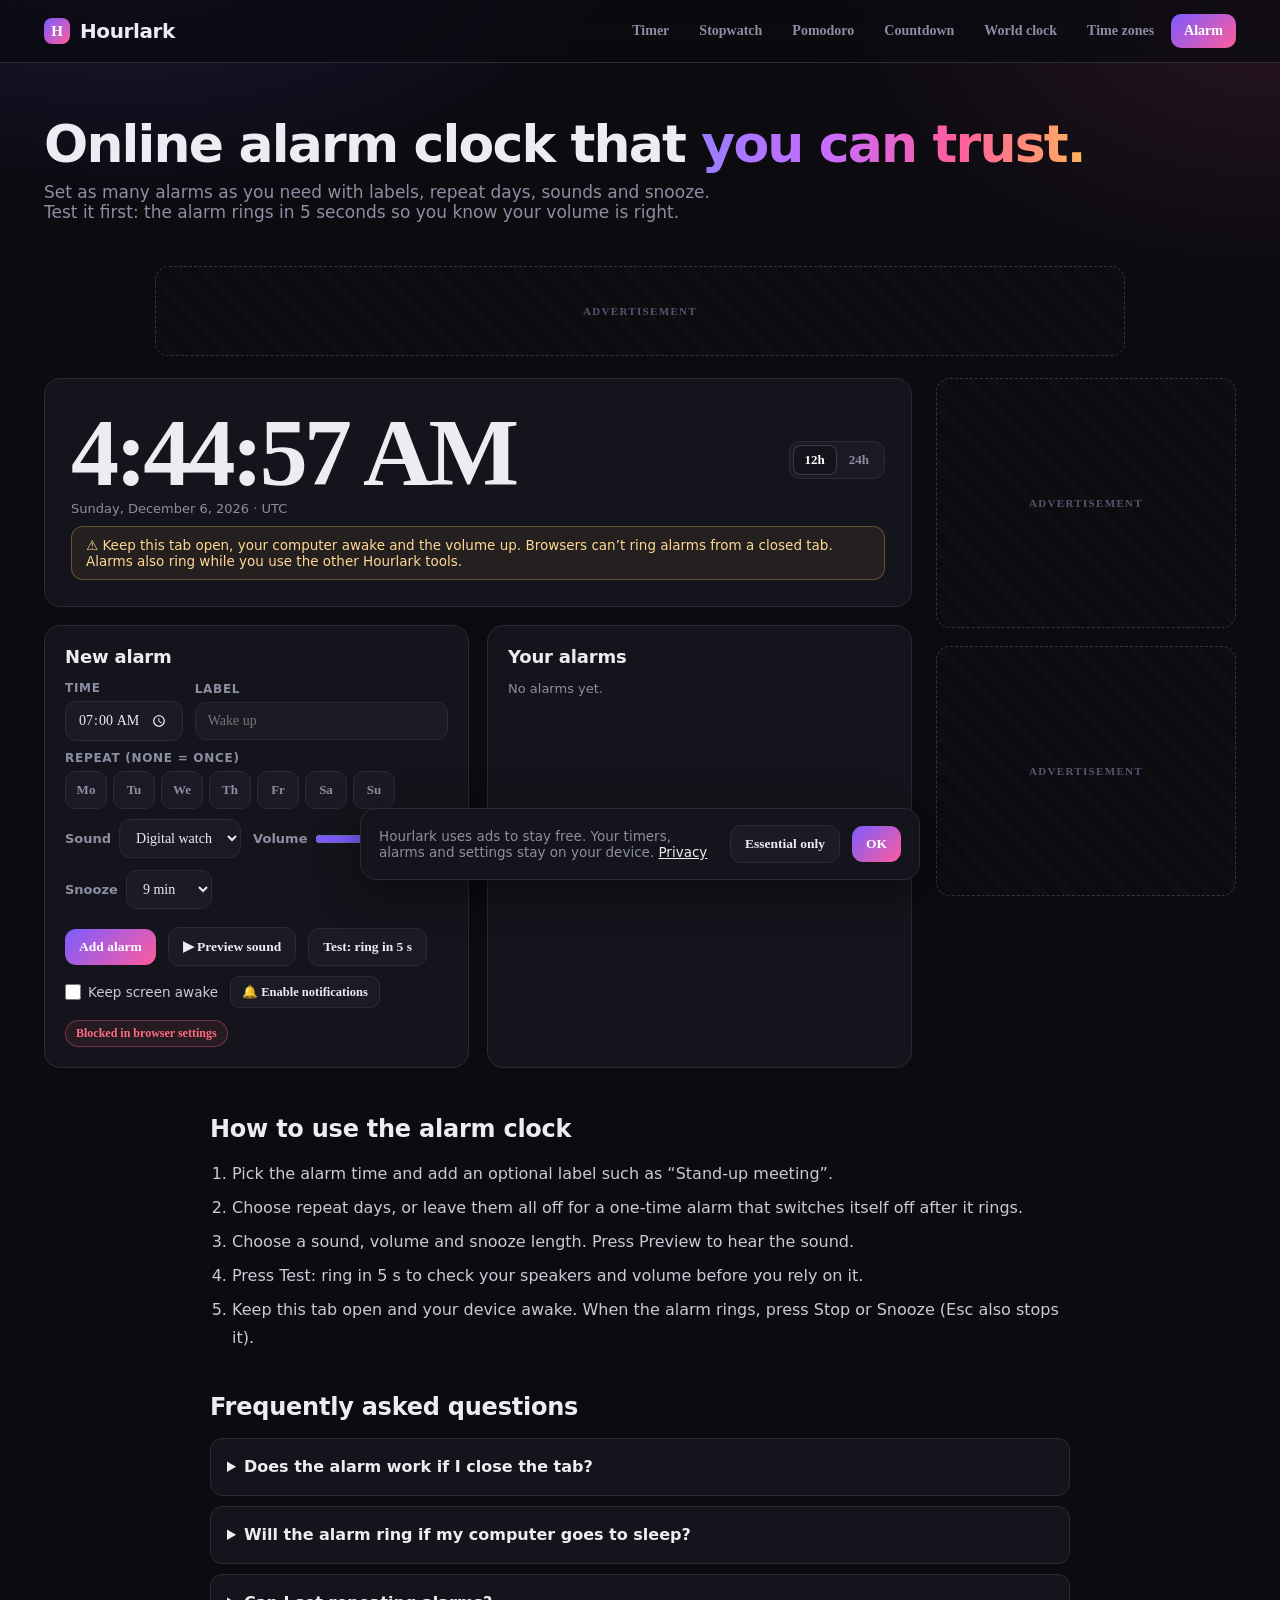
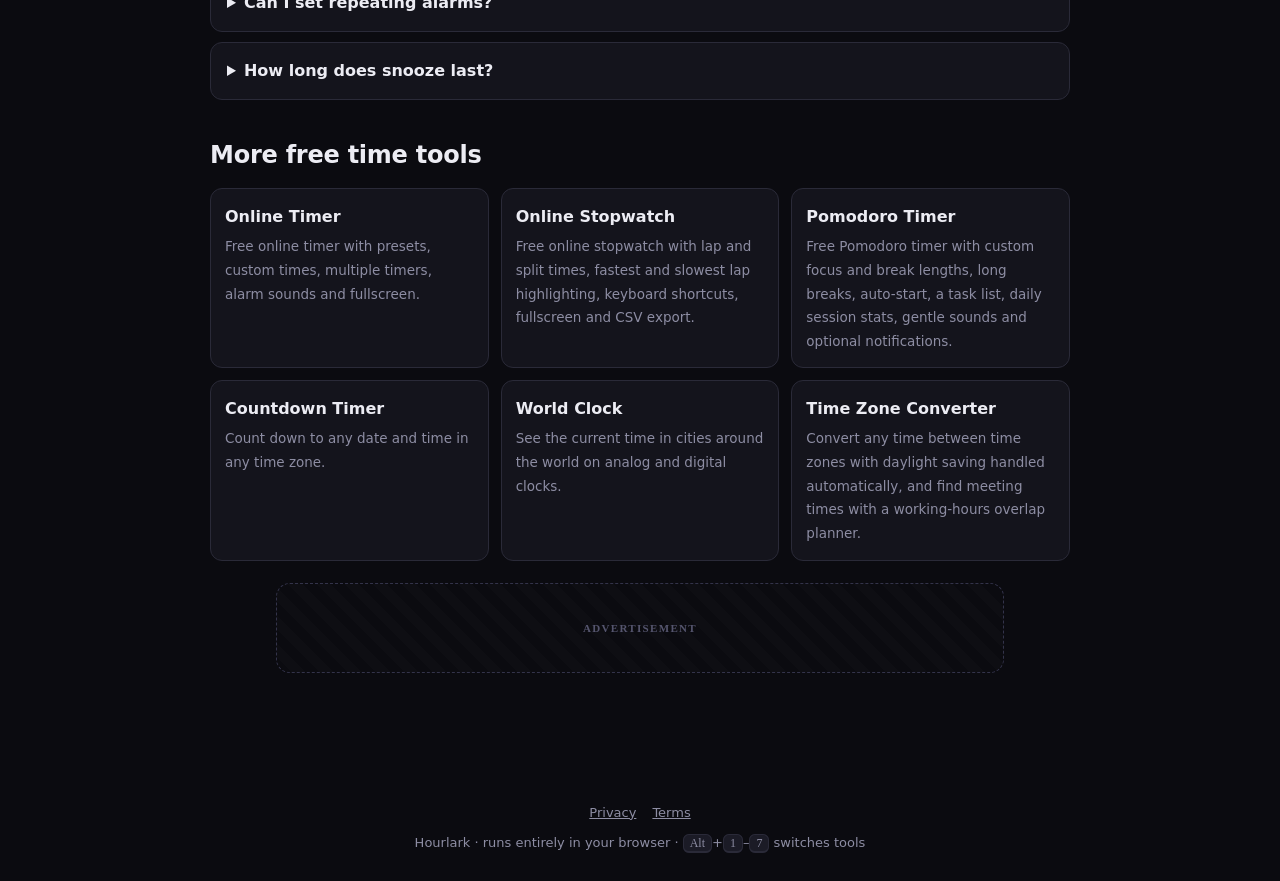
==== alarm-clock/index.html @ e030983c "Initial commit: static site ready for GitHub Pages" ====
<!DOCTYPE html>
<html lang="en">
<head>
<meta charset="UTF-8">
<meta http-equiv="Content-Security-Policy" content="default-src 'self'; script-src 'self'; style-src 'self' https://fonts.googleapis.com; font-src https://fonts.gstatic.com; img-src 'self' data: blob:; connect-src 'self'; media-src 'self' blob:; object-src 'none'; base-uri 'self'; form-action 'none'; upgrade-insecure-requests">
<meta name="referrer" content="strict-origin-when-cross-origin">
<meta name="viewport" content="width=device-width, initial-scale=1.0">
<title>Online Alarm Clock: Free Alarm with Sounds &amp; Snooze | Hourlark</title>
<meta name="description" content="Free online alarm clock with multiple labelled alarms, repeat days, six built-in sounds, volume, snooze and a 5-second test so you know it will ring.">
<meta name="theme-color" content="#0b0b10">
<link rel="canonical" href="https://cinch2108.github.io/hourlark/alarm-clock/">
<link rel="icon" href="data:image/svg+xml,%3Csvg xmlns='http://www.w3.org/2000/svg' viewBox='0 0 32 32'%3E%3Cdefs%3E%3ClinearGradient id='g' x1='0' y1='0' x2='1' y2='1'%3E%3Cstop offset='0' stop-color='%237c5cff'/%3E%3Cstop offset='1' stop-color='%23ff5c9d'/%3E%3C/linearGradient%3E%3C/defs%3E%3Crect width='32' height='32' rx='9' fill='url(%23g)'/%3E%3Ccircle cx='16' cy='16' r='9' fill='none' stroke='%23fff' stroke-width='2.6'/%3E%3Cpath d='M16 10.5V16l3.6 2.4' fill='none' stroke='%23fff' stroke-width='2.6' stroke-linecap='round'/%3E%3C/svg%3E">
<meta property="og:type" content="website">
<meta property="og:site_name" content="Hourlark">
<meta property="og:title" content="Online Alarm Clock: Free Alarm with Sounds &amp; Snooze | Hourlark">
<meta property="og:description" content="Free online alarm clock with multiple labelled alarms, repeat days, six built-in sounds, volume, snooze and a 5-second test so you know it will ring.">
<meta property="og:url" content="https://cinch2108.github.io/hourlark/alarm-clock/">
<meta name="twitter:card" content="summary_large_image">
<meta name="twitter:title" content="Online Alarm Clock: Free Alarm with Sounds &amp; Snooze | Hourlark">
<meta name="twitter:description" content="Free online alarm clock with multiple labelled alarms, repeat days, six built-in sounds, volume, snooze and a 5-second test so you know it will ring.">
<script type="application/ld+json">{"@context":"https://schema.org","@type":"WebApplication","name":"Hourlark","applicationCategory":"UtilitiesApplication","operatingSystem":"Any","browserRequirements":"Requires JavaScript","offers":{"@type":"Offer","price":"0","priceCurrency":"USD"},"description":"Free online timer, stopwatch, Pomodoro timer, countdown to any date, world clock, time zone converter with meeting planner, and alarm clock."}</script>
<link rel="preconnect" href="https://fonts.googleapis.com">
<link rel="preconnect" href="https://fonts.gstatic.com" crossorigin>
<link href="https://fonts.googleapis.com/css2?family=Inter:wght@400;500;600;700;800&family=JetBrains+Mono:wght@400;500;600;700&display=swap" rel="stylesheet">
<link rel="stylesheet" href="../styles.css">
<script type="application/ld+json">{"@context": "https://schema.org", "@type": "FAQPage", "mainEntity": [{"@type": "Question", "name": "Does the alarm work if I close the tab?", "acceptedAnswer": {"@type": "Answer", "text": "No. A web page can only ring while it is open. Keep the Hourlark tab open (it can be in the background), keep your device plugged in and awake, and make sure the volume is up and not muted."}}, {"@type": "Question", "name": "Will the alarm ring if my computer goes to sleep?", "acceptedAnswer": {"@type": "Answer", "text": "Not while it is asleep. Browsers stop running pages when a device sleeps. If your device wakes up after the alarm time, Hourlark rings straight away and marks it as late. For important wake-ups, also set an alarm on your phone."}}, {"@type": "Question", "name": "Can I set repeating alarms?", "acceptedAnswer": {"@type": "Answer", "text": "Yes. Pick the days of the week for each alarm, for example weekdays only. One-time alarms switch off automatically after they ring."}}, {"@type": "Question", "name": "How long does snooze last?", "acceptedAnswer": {"@type": "Answer", "text": "You can choose 5, 9, 10 or 15 minutes for each alarm. Press Snooze when it rings and it will ring again after that time."}}]}</script>
<script type="application/ld+json">{"@context": "https://schema.org", "@type": "BreadcrumbList", "itemListElement": [{"@type": "ListItem", "position": 1, "name": "Hourlark", "item": "https://cinch2108.github.io/hourlark/"}, {"@type": "ListItem", "position": 2, "name": "Alarm Clock", "item": "https://cinch2108.github.io/hourlark/alarm-clock/"}]}</script>
</head>
<body data-view="alarm" data-page="alarm">
<a class="skip" href="#main">Skip to tool</a>
<header><div class="nav">
  <a class="logo" href="../" aria-label="Hourlark home"><i></i>Hourlark</a>
  <nav class="tabs" id="tabs" aria-label="Tools"><a class="tab" data-p="timer" data-v="timer" data-name="Online Timer" href="../" title="Online Timer (Alt+1)">Timer</a><a class="tab" data-p="stopwatch" data-v="stopwatch" data-name="Online Stopwatch" href="../stopwatch/" title="Online Stopwatch (Alt+2)">Stopwatch</a><a class="tab" data-p="pomodoro" data-v="pomodoro" data-name="Pomodoro Timer" href="../pomodoro-timer/" title="Pomodoro Timer (Alt+3)">Pomodoro</a><a class="tab" data-p="countdown" data-v="countdown" data-name="Countdown Timer" href="../countdown/" title="Countdown Timer (Alt+4)">Countdown</a><a class="tab" data-p="worldclock" data-v="worldclock" data-name="World Clock" href="../world-clock/" title="World Clock (Alt+5)">World clock</a><a class="tab" data-p="converter" data-v="converter" data-name="Time Zone Converter" href="../time-zone-converter/" title="Time Zone Converter (Alt+6)">Time zones</a><a class="tab active" data-p="alarm" data-v="alarm" data-name="Alarm Clock" href="../alarm-clock/" aria-current="page" title="Alarm Clock (Alt+7)">Alarm</a></nav>
</div></header>

<main id="main">
<section class="hero">
  <h1>Online alarm clock that <span>you can trust.</span></h1>
  <p>Set as many alarms as you need with labels, repeat days, sounds and snooze. Test it first: the alarm rings in 5 seconds so you know your volume is right.</p>
  <div id="resume" class="resume" hidden></div>
</section>
<!-- AD SLOT: top leaderboard 970x90 (responsive). Paste ad unit inside. -->
<div class="ad ad-leader" id="ad-top" data-ad-slot="top" aria-label="Advertisement"></div>
<div class="layout"><div class="content">

<!-- TIMER -->
<section class="view" id="v-timer" aria-label="Online timer">
  <div class="card">
    <div class="row between"><h2 class="m0">Set a timer</h2><span class="hint">Runs on timestamps, so it stays exact in background tabs.</span></div>
    <div class="chipbar mt2" id="tm-presets" role="group" aria-label="Quick presets">
      <button class="btn" data-act="tm-preset" data-ms="30000">30 sec</button><button class="btn" data-act="tm-preset" data-ms="60000">1 min</button><button class="btn" data-act="tm-preset" data-ms="120000">2 min</button><button class="btn" data-act="tm-preset" data-ms="180000">3 min</button><button class="btn" data-act="tm-preset" data-ms="300000">5 min</button><button class="btn" data-act="tm-preset" data-ms="600000">10 min</button><button class="btn" data-act="tm-preset" data-ms="900000">15 min</button><button class="btn" data-act="tm-preset" data-ms="1200000">20 min</button><button class="btn" data-act="tm-preset" data-ms="1800000">30 min</button><button class="btn" data-act="tm-preset" data-ms="2700000">45 min</button><button class="btn" data-act="tm-preset" data-ms="3600000">1 hour</button><button class="btn" data-act="tm-preset" data-ms="5400000">90 min</button>
    </div>
    <div class="row mt timeset">
      <label class="unit"><input type="number" id="tm-h" min="0" max="99" value="0" inputmode="numeric" aria-label="Hours"><span>h</span></label>
      <label class="unit"><input type="number" id="tm-m" min="0" max="59" value="5" inputmode="numeric" aria-label="Minutes"><span>m</span></label>
      <label class="unit"><input type="number" id="tm-s" min="0" max="59" value="0" inputmode="numeric" aria-label="Seconds"><span>s</span></label>
      <input type="text" id="tm-label" maxlength="40" placeholder="Label (optional)" aria-label="Timer label" autocomplete="off">
      <button class="btn primary" data-act="tm-add" id="tm-add">Start timer</button>
    </div>
    <div class="row mt2"><input type="text" id="tm-quick" maxlength="40" placeholder="Or type: 7m, 1h 30m, 90s, 2:30…" aria-label="Type a duration" autocomplete="off" class="grow"><span class="hint">Press <kbd>Enter</kbd> to start. Up to 12 timers at once.</span></div>
  </div>
  <div class="timers mt" id="tm-list" aria-live="off"></div>
  <div class="card mt">
    <h2>Sound &amp; alerts</h2>
    <div class="row">
      <label class="lbl-inline">Sound <select id="tm-sound" data-sound-select></select></label>
      <label class="lbl-inline">Volume <input type="range" id="tm-vol" min="0" max="100" value="70" aria-label="Volume"></label>
      <button class="btn sm" data-act="test-sound" data-sel="tm-sound" data-vol="tm-vol">▶ Test</button>
      <label class="check"><input type="checkbox" id="tm-loop" checked> Ring until stopped (max 1 min)</label>
    </div>
    <div class="row mt2">
      <label class="check"><input type="checkbox" data-wake> Keep screen awake</label>
      <button class="btn sm" data-act="notify">🔔 Enable notifications</button><span class="pill" data-notify-status>Notifications off</span>
      <span class="hint">Keys: <kbd>Space</kbd> start/pause · <kbd>R</kbd> reset · <kbd>F</kbd> fullscreen (first timer)</span>
    </div>
  </div>
</section>

<!-- STOPWATCH -->
<section class="view" id="v-stopwatch" aria-label="Stopwatch">
  <div class="card bigcard" id="sw-card">
    <div class="sw-disp mono" id="sw-disp" aria-live="off">00:00.00</div>
    <div class="sw-sub mono" id="sw-lapnow">Lap 1 · 00:00.00</div>
    <div class="row center mt">
      <button class="btn primary big" data-act="sw-toggle" id="sw-toggle">Start</button>
      <button class="btn big" data-act="sw-lap" id="sw-lap" disabled>Lap</button>
      <button class="btn big" data-act="sw-reset" id="sw-reset">Reset</button>
      <button class="btn big" data-act="fs" data-target="sw-card" title="Fullscreen (F)">⛶</button>
    </div>
    <p class="hint center mt2">Keys: <kbd>Space</kbd> start/stop · <kbd>L</kbd> lap · <kbd>R</kbd> reset · <kbd>F</kbd> fullscreen</p>
  </div>
  <div class="card mt">
    <div class="row between"><h2 class="m0">Laps</h2><div class="row tight"><button class="btn sm" data-act="sw-copy">Copy</button><button class="btn sm" data-act="sw-csv">⬇ Export CSV</button></div></div>
    <div class="stats4 mt2"><div class="stat"><b id="sw-n">0</b><span>Laps</span></div><div class="stat"><b id="sw-fast" class="fast">–</b><span>Fastest</span></div><div class="stat"><b id="sw-slow" class="slow">–</b><span>Slowest</span></div><div class="stat"><b id="sw-avg">–</b><span>Average</span></div></div>
    <div class="tablewrap mt2"><table class="laps"><thead><tr><th>Lap</th><th>Lap time</th><th>Split</th><th>vs average</th></tr></thead><tbody id="sw-laps"></tbody></table></div>
    <p class="hint mt2" id="sw-empty">Press Lap (or <kbd>L</kbd>) while running to record splits. The fastest lap is green, the slowest red.</p>
  </div>
</section>

<!-- POMODORO -->
<section class="view" id="v-pomodoro" aria-label="Pomodoro timer">
  <div class="split">
    <div class="card bigcard" id="po-card">
      <div class="seg" id="po-phase" role="group" aria-label="Session type"><button class="on" data-ph="work">Focus</button><button data-ph="short">Short break</button><button data-ph="long">Long break</button></div>
      <div class="ring"><svg viewBox="0 0 220 220" aria-hidden="true"><defs><linearGradient id="po-g" x1="0" y1="0" x2="1" y2="1"><stop offset="0" stop-color="#7c5cff"/><stop offset="1" stop-color="#ff5c9d"/></linearGradient></defs><circle class="ring-bg" cx="110" cy="110" r="100"/><circle class="ring-fg" id="po-arc" cx="110" cy="110" r="100"/></svg>
        <div class="ring-in"><div class="mono po-time" id="po-time">25:00</div><div class="hint" id="po-label">Focus · session 1 of 4</div></div></div>
      <div class="row center">
        <button class="btn primary big" data-act="po-toggle" id="po-toggle">Start</button>
        <button class="btn big" data-act="po-reset">Reset</button>
        <button class="btn big" data-act="po-skip">Skip ⏭</button>
        <button class="btn big" data-act="fs" data-target="po-card" title="Fullscreen">⛶</button>
      </div>
      <p class="hint center mt2" id="po-task-now">Pick a task on the right to track sessions per task.</p>
    </div>
    <div class="card">
      <h2>Today</h2>
      <div class="stats"><div class="stat hero-stat"><b id="po-today">0</b><span>Focus sessions</span></div><div class="stat"><b id="po-mins">0</b><span>Focus minutes</span></div></div>
      <div class="week mt2" id="po-week" aria-label="Last 7 days"></div>
      <h2 class="mt">Tasks</h2>
      <div class="row tight"><input type="text" id="po-task-in" maxlength="120" placeholder="What are you working on?" aria-label="New task" class="grow" autocomplete="off"><button class="btn" data-act="po-task-add">Add</button></div>
      <ul class="tasks mt2" id="po-tasks"></ul>
    </div>
  </div>
  <div class="card mt">
    <h2>Settings</h2>
    <div class="setgrid">
      <label><span class="lbl">Focus (min)</span><input type="number" id="po-work" min="1" max="180" value="25"></label>
      <label><span class="lbl">Short break</span><input type="number" id="po-short" min="1" max="60" value="5"></label>
      <label><span class="lbl">Long break</span><input type="number" id="po-long" min="1" max="120" value="15"></label>
      <label><span class="lbl">Long break every</span><input type="number" id="po-every" min="1" max="12" value="4"></label>
    </div>
    <div class="row mt">
      <label class="check"><input type="checkbox" id="po-auto-break" checked> Auto-start breaks</label>
      <label class="check"><input type="checkbox" id="po-auto-work"> Auto-start focus</label>
      <label class="lbl-inline">Sound <select id="po-sound" data-sound-select></select></label>
      <label class="lbl-inline">Volume <input type="range" id="po-vol" min="0" max="100" value="70" aria-label="Volume"></label>
      <button class="btn sm" data-act="test-sound" data-sel="po-sound" data-vol="po-vol">▶ Test</button>
    </div>
    <div class="row mt2"><label class="check"><input type="checkbox" data-wake> Keep screen awake</label><button class="btn sm" data-act="notify">🔔 Enable notifications</button><span class="pill" data-notify-status>Notifications off</span><span class="hint">Keys: <kbd>Space</kbd> start/pause · <kbd>S</kbd> skip · <kbd>R</kbd> reset</span></div>
  </div>
</section>

<!-- COUNTDOWN -->
<section class="view" id="v-countdown" aria-label="Countdown to a date">
  <div class="card bigcard cd" id="cd-card">
    <div class="cd-title" id="cd-title">New Year</div>
    <div class="cd-grid" aria-live="off"><div><b class="mono" id="cd-d">0</b><span>Days</span></div><div><b class="mono" id="cd-h">00</b><span>Hours</span></div><div><b class="mono" id="cd-m">00</b><span>Minutes</span></div><div><b class="mono" id="cd-s">00</b><span>Seconds</span></div></div>
    <div class="hint center" id="cd-when"></div>
    <div class="row center mt"><button class="btn primary" data-act="cd-share">🔗 Copy share link</button><button class="btn" data-act="fs" data-target="cd-card">⛶ Fullscreen</button><label class="check"><input type="checkbox" data-wake> Keep screen awake</label></div>
  </div>
  <div class="grid2 mt">
    <div class="card">
      <h2>Your event</h2>
      <label class="lbl" for="cd-name">Event name</label><input type="text" id="cd-name" maxlength="80" placeholder="My birthday, launch day, vacation…" class="full" autocomplete="off">
      <div class="row mt2">
        <label><span class="lbl">Date</span><input type="date" id="cd-date" min="1900-01-01" max="2300-12-31"></label>
        <label><span class="lbl">Time</span><input type="time" id="cd-time" value="00:00"></label>
      </div>
      <label class="lbl mt2" for="cd-zone">Time zone</label><select id="cd-zone" class="full" data-zone-select></select>
      <p class="hint mt2" id="cd-note"></p>
    </div>
    <div class="card"><h2>Popular countdowns</h2><div class="chipbar" id="cd-presets"></div><p class="hint mt2">Dates are worked out live for the next occurrence, so Easter, Thanksgiving and Mother’s Day are always right.</p></div>
  </div>
</section>

<!-- WORLD CLOCK -->
<section class="view" id="v-worldclock" aria-label="World clock">
  <div class="card">
    <div class="row">
      <div class="search grow"><input type="text" id="wc-q" role="combobox" aria-autocomplete="list" aria-expanded="false" aria-controls="wc-sug" maxlength="60" placeholder="Add a city, country or time zone (e.g. Tokyo, India, PST)…" autocomplete="off"><ul class="sug" id="wc-sug" role="listbox" hidden></ul></div>
      <div class="seg" data-h12-toggle role="group" aria-label="Clock format"><button data-h12="1">12h</button><button data-h12="0">24h</button></div>
      <div class="seg" id="wc-face" role="group" aria-label="Clock face"><button data-face="both">Both</button><button data-face="analog">Analog</button><button data-face="digital">Digital</button></div>
    </div>
  </div>
  <div class="clocks mt" id="wc-list"></div>
  <p class="hint mt2">☀ day · ◐ twilight · ☾ night, worked out from each city’s real sun position. Your clocks are saved in this browser.</p>
</section>

<!-- TIME ZONE CONVERTER -->
<section class="view" id="v-converter" aria-label="Time zone converter and meeting planner">
  <div class="card">
    <div class="row">
      <label><span class="lbl">Date &amp; time</span><input type="datetime-local" id="tz-dt"></label>
      <label class="grow"><span class="lbl">In time zone</span><select id="tz-base" class="full" data-zone-select></select></label>
      <button class="btn" data-act="tz-now">Now</button>
      <div class="seg" data-h12-toggle role="group" aria-label="Clock format"><button data-h12="1">12h</button><button data-h12="0">24h</button></div>
    </div>
    <p class="hint mt2" id="tz-note"></p>
    <div class="tzrows mt2" id="tz-rows"></div>
    <div class="row mt2">
      <div class="search grow"><input type="text" id="tz-q" role="combobox" aria-autocomplete="list" aria-expanded="false" aria-controls="tz-sug" maxlength="60" placeholder="Add a city or time zone to compare…" autocomplete="off"><ul class="sug" id="tz-sug" role="listbox" hidden></ul></div>
      <button class="btn primary" data-act="tz-share">🔗 Copy share link</button>
    </div>
  </div>
  <div class="card mt">
    <div class="row between"><h2 class="m0">Meeting planner</h2>
      <div class="row tight"><label class="lbl-inline">Working hours <select id="tz-ws" aria-label="Work day starts"></select></label><span class="hint">to</span><select id="tz-we" aria-label="Work day ends"></select></div></div>
    <p class="hint mt2" id="tz-best"></p>
    <div class="planner mt2" id="tz-plan"></div>
    <p class="hint mt2"><span class="key w"></span> working hours <span class="key e"></span> early/evening <span class="key n"></span> night · Click an hour to pick it.</p>
  </div>
</section>

<!-- ALARM -->
<section class="view active" id="v-alarm" aria-label="Alarm clock">
  <div class="card bigcard" id="al-card">
    <div class="row between"><div><div class="al-now mono" id="al-now">--:--:--</div><div class="hint" id="al-date"></div></div>
      <div class="seg" data-h12-toggle role="group" aria-label="Clock format"><button data-h12="1">12h</button><button data-h12="0">24h</button></div></div>
    <p class="note mt2">⚠ Keep this tab open, your computer awake and the volume up. Browsers can’t ring alarms from a closed tab. Alarms also ring while you use the other Hourlark tools.</p>
  </div>
  <div class="grid2 mt">
    <div class="card">
      <h2>New alarm</h2>
      <div class="row"><label><span class="lbl">Time</span><input type="time" id="al-time" value="07:00"></label><label class="grow"><span class="lbl">Label</span><input type="text" id="al-label" maxlength="40" placeholder="Wake up" class="full" autocomplete="off"></label></div>
      <span class="lbl mt2">Repeat (none = once)</span>
      <div class="days" id="al-days" role="group" aria-label="Repeat days"><button data-d="1" aria-pressed="false">Mo</button><button data-d="2" aria-pressed="false">Tu</button><button data-d="3" aria-pressed="false">We</button><button data-d="4" aria-pressed="false">Th</button><button data-d="5" aria-pressed="false">Fr</button><button data-d="6" aria-pressed="false">Sa</button><button data-d="0" aria-pressed="false">Su</button></div>
      <div class="row mt2">
        <label class="lbl-inline">Sound <select id="al-sound" data-sound-select></select></label>
        <label class="lbl-inline">Volume <input type="range" id="al-vol" min="0" max="100" value="80" aria-label="Volume"></label>
        <label class="lbl-inline">Snooze <select id="al-snooze"><option value="5">5 min</option><option value="9" selected>9 min</option><option value="10">10 min</option><option value="15">15 min</option></select></label>
      </div>
      <div class="row mt">
        <button class="btn primary" data-act="al-add">Add alarm</button>
        <button class="btn" data-act="test-sound" data-sel="al-sound" data-vol="al-vol">▶ Preview sound</button>
        <button class="btn" data-act="al-test" id="al-test">Test: ring in 5 s</button>
      </div>
      <div class="row mt2"><label class="check"><input type="checkbox" data-wake> Keep screen awake</label><button class="btn sm" data-act="notify">🔔 Enable notifications</button><span class="pill" data-notify-status>Notifications off</span></div>
    </div>
    <div class="card"><h2>Your alarms</h2><div class="alarms" id="al-list"></div><p class="hint" id="al-empty">No alarms yet.</p></div>
  </div>
</section>

</div>
<aside class="rail"><!-- AD SLOTS: sticky sidebar 300x250 x2 -->
<div class="ad ad-rect" id="ad-side-1" data-ad-slot="side-1" aria-label="Advertisement"></div><div class="ad ad-rect" id="ad-side-2" data-ad-slot="side-2" aria-label="Advertisement"></div></aside>
</div>
<article class="seo">
<h2>How to use the alarm clock</h2>
<ol><li>Pick the alarm time and add an optional label such as “Stand-up meeting”.</li><li>Choose repeat days, or leave them all off for a one-time alarm that switches itself off after it rings.</li><li>Choose a sound, volume and snooze length. Press Preview to hear the sound.</li><li>Press Test: ring in 5 s to check your speakers and volume before you rely on it.</li><li>Keep this tab open and your device awake. When the alarm rings, press Stop or Snooze (Esc also stops it).</li></ol>
<h2>Frequently asked questions</h2>
<details><summary>Does the alarm work if I close the tab?</summary><p>No. A web page can only ring while it is open. Keep the Hourlark tab open (it can be in the background), keep your device plugged in and awake, and make sure the volume is up and not muted.</p></details><details><summary>Will the alarm ring if my computer goes to sleep?</summary><p>Not while it is asleep. Browsers stop running pages when a device sleeps. If your device wakes up after the alarm time, Hourlark rings straight away and marks it as late. For important wake-ups, also set an alarm on your phone.</p></details><details><summary>Can I set repeating alarms?</summary><p>Yes. Pick the days of the week for each alarm, for example weekdays only. One-time alarms switch off automatically after they ring.</p></details><details><summary>How long does snooze last?</summary><p>You can choose 5, 9, 10 or 15 minutes for each alarm. Press Snooze when it rings and it will ring again after that time.</p></details>
<h2>More free time tools</h2>
<div class="toollinks"><a href="../">Online Timer<span>Free online timer with presets, custom times, multiple timers, alarm sounds and fullscreen.</span></a><a href="../stopwatch/">Online Stopwatch<span>Free online stopwatch with lap and split times, fastest and slowest lap highlighting, keyboard shortcuts, fullscreen and CSV export.</span></a><a href="../pomodoro-timer/">Pomodoro Timer<span>Free Pomodoro timer with custom focus and break lengths, long breaks, auto-start, a task list, daily session stats, gentle sounds and optional notifications.</span></a><a href="../countdown/">Countdown Timer<span>Count down to any date and time in any time zone.</span></a><a href="../world-clock/">World Clock<span>See the current time in cities around the world on analog and digital clocks.</span></a><a href="../time-zone-converter/">Time Zone Converter<span>Convert any time between time zones with daylight saving handled automatically, and find meeting times with a working-hours overlap planner.</span></a></div>
</article>
<!-- AD SLOT: footer 728x90 -->
<div class="ad ad-foot" id="ad-foot" data-ad-slot="foot" aria-label="Advertisement"></div>
</main>
<div class="ringer" id="ringer" role="alertdialog" aria-modal="true" aria-labelledby="rg-title" hidden>
  <div class="ringbox"><div class="bell" aria-hidden="true">⏰</div><h2 id="rg-title">Time’s up</h2><p class="mono" id="rg-sub"></p><p class="hint" id="rg-more"></p>
  <div class="row center mt"><button class="btn primary big" id="rg-stop">Stop</button><button class="btn big" id="rg-snooze" hidden>Snooze</button></div><p class="hint mt2"><kbd>Esc</kbd> stops the sound</p></div>
</div>
<div class="toast" id="toast" role="status" aria-live="polite"></div>
<div class="consent" id="consent" role="dialog" aria-label="Cookie notice"><span>Hourlark uses ads to stay free. Your timers, alarms and settings stay on your device. <a href="../privacy.html">Privacy</a></span><button class="btn" id="c-no">Essential only</button><button class="btn primary" id="c-yes">OK</button></div>
<footer><div class="footlinks"><a href="../privacy.html">Privacy</a><a href="../terms.html">Terms</a></div><br>Hourlark · runs entirely in your browser · <kbd>Alt</kbd>+<kbd>1</kbd>–<kbd>7</kbd> switches tools</footer>

<script src="../app.js" defer></script>
</body>
</html>
---- styles.css ----
[hidden]{display:none!important}
:root{
  --bg:#0b0b10;--panel:#14141c;--panel2:#1b1b26;--line:#2a2a38;--text:#ececf3;--muted:#8d8da3;
  --accent:#7c5cff;--accent2:#ff5c9d;--radius:16px;--add:#5cffa0;--del:#ff6b7f;
}
*{box-sizing:border-box;margin:0;padding:0}
html{scroll-behavior:smooth}
body{font-family:Inter,system-ui,sans-serif;background:var(--bg);color:var(--text);min-height:100vh;-webkit-font-smoothing:antialiased}
body::before{content:"";position:fixed;inset:0;pointer-events:none;z-index:-1;
  background:radial-gradient(900px 500px at 10% -10%,rgba(124,92,255,.18),transparent 60%),radial-gradient(800px 500px at 100% 0%,rgba(255,92,157,.12),transparent 60%)}
.mono,.code,.code-ta{font-family:"JetBrains Mono",ui-monospace,monospace}
.skip{position:absolute;left:-999px;top:8px;z-index:200;background:#fff;color:#111;padding:8px 12px;border-radius:8px}
.skip:focus{left:8px}
:focus-visible{outline:2px solid var(--accent);outline-offset:2px}
header{position:sticky;top:0;z-index:50;backdrop-filter:blur(14px);background:rgba(11,11,16,.72);border-bottom:1px solid var(--line)}
.nav{max-width:1240px;margin:auto;display:flex;align-items:center;gap:22px;padding:14px 24px}
.logo{display:flex;align-items:center;gap:10px;font-weight:800;font-size:20px;letter-spacing:-.02em;flex-shrink:0}
.logo i{width:26px;height:26px;border-radius:8px;background:linear-gradient(135deg,var(--accent),var(--accent2));display:grid;place-items:center;font-style:normal}
.logo i::after{content:"H";color:#fff;font:800 15px Inter}
.tabs{display:flex;gap:4px;flex-wrap:wrap;margin-left:auto}
.tab{background:none;border:0;color:var(--muted);font:600 14px Inter;padding:9px 13px;border-radius:10px;cursor:pointer;transition:.15s;text-decoration:none;white-space:nowrap}
.tab:hover{color:var(--text);background:var(--panel2)}
.tab.active{color:#fff;background:linear-gradient(135deg,var(--accent),var(--accent2))}
main{max-width:1240px;margin:auto;padding:28px 24px 80px}
.hero{padding:26px 0 22px}
.hero h1{font-size:clamp(30px,4.4vw,52px);font-weight:800;letter-spacing:-.035em;line-height:1.05}
.hero h1 span{background:linear-gradient(90deg,#9a7cff,#c86cff,#ff5c9d,#ffb35c);-webkit-background-clip:text;background-clip:text;color:transparent}
.hero p{color:var(--muted);margin-top:10px;font-size:17px;max-width:680px}
.resume{margin-top:14px}
.resume a{display:inline-flex;gap:8px;align-items:center;background:var(--panel);border:1px solid var(--line);border-radius:999px;padding:7px 14px;color:var(--text);text-decoration:none;font-size:13.5px;font-weight:600}
.resume a:hover{border-color:var(--accent)}
.view{display:none;animation:fade .3s ease}
.view.active{display:block}
@keyframes fade{from{opacity:0;transform:translateY(6px)}to{opacity:1;transform:none}}
.card{background:var(--panel);border:1px solid var(--line);border-radius:var(--radius);padding:20px;min-width:0}
.card.pad0{padding:0;overflow:hidden;display:flex;flex-direction:column}
.cardhead{display:flex;justify-content:space-between;align-items:center;gap:10px;padding:10px 12px 10px 16px;border-bottom:1px solid var(--line);min-height:52px}
.row{display:flex;gap:12px;align-items:center;flex-wrap:wrap}
.row.tight{gap:6px}.row.between{justify-content:space-between}.push{margin-left:auto}
.toolbar{gap:10px}
.grid2{display:grid;grid-template-columns:minmax(0,1fr) minmax(0,1fr);gap:18px}
.split{display:grid;grid-template-columns:minmax(0,1.6fr) minmax(0,1fr);gap:18px}
@media(max-width:860px){.grid2,.split{grid-template-columns:1fr}.tabs{margin-left:0;flex-wrap:nowrap;overflow-x:auto;width:100%;scrollbar-width:none}.nav{flex-wrap:wrap;gap:10px}}
.btn{background:var(--panel2);border:1px solid var(--line);color:var(--text);font:600 13.5px Inter;padding:10px 14px;border-radius:11px;cursor:pointer;transition:.15s;display:inline-flex;align-items:center;gap:7px;white-space:nowrap}
.btn:hover{border-color:#44445a;background:#222230}
.btn:active{transform:translateY(1px)}
.btn.sm{padding:7px 11px;font-size:12.5px;border-radius:9px}
.btn.primary{background:linear-gradient(135deg,var(--accent),var(--accent2));border:0;color:#fff}
.btn.primary:hover{filter:brightness(1.1)}
.btn.flash{border-color:var(--accent);background:rgba(124,92,255,.18)}
.dk{background:rgba(255,255,255,.18);border:0;color:#fff;font-size:10.5px}
select,input[type=text],input[type=number]{background:var(--panel2);border:1px solid var(--line);color:var(--text);font:500 14px Inter;padding:10px 12px;border-radius:11px;outline:none}
select:focus,input:focus,textarea:focus{border-color:var(--accent)}
label.lbl,.lbl{font-size:12px;color:var(--muted);font-weight:600;text-transform:uppercase;letter-spacing:.06em;display:block;margin-bottom:6px}
.check{display:inline-flex;align-items:center;gap:7px;font-size:13.5px;color:#c9c9d8;cursor:pointer;user-select:none}
.check input{accent-color:var(--accent);width:16px;height:16px}
.col-checks{display:flex;flex-direction:column;gap:6px}
h2{font-size:18px;font-weight:700;margin-bottom:14px;letter-spacing:-.01em}
.hint{color:var(--muted);font-size:13px}.hint.pad{padding:20px}
kbd{background:var(--panel2);border:1px solid var(--line);border-bottom-width:2px;border-radius:6px;padding:1px 6px;font:500 12px "JetBrains Mono"}
.ta{width:100%;min-height:220px;resize:vertical;background:var(--panel2);border:1px solid var(--line);border-radius:12px;color:var(--text);font:400 15px/1.65 Inter;padding:14px 16px;outline:none;display:block}
.ta.tall{min-height:420px}
.ta.flat{border:0;border-radius:0;background:transparent;flex:1;min-height:340px}
.ta.flat.tall{min-height:480px}
.code-ta{font-size:13.5px;line-height:1.6;tab-size:4}
.ta[readonly]{color:#d8d8e6}
.pill{display:inline-flex;align-items:center;gap:6px;font:600 12px Inter;padding:5px 10px;border-radius:999px;background:var(--panel2);border:1px solid var(--line);color:var(--muted);text-transform:none;letter-spacing:0}
.pill.ok{color:var(--add);border-color:rgba(92,255,160,.3);background:rgba(92,255,160,.07)}
.pill.bad{color:var(--del);border-color:rgba(255,107,127,.35);background:rgba(255,107,127,.08)}
.pill.warn{color:#ffc35c;border-color:rgba(255,195,92,.35);background:rgba(255,195,92,.07)}
.pill.sm{padding:2px 8px;font-size:11px;margin-left:6px}
.seg{display:inline-flex;background:var(--panel2);border:1px solid var(--line);border-radius:11px;padding:3px}
.seg button{background:none;border:0;color:var(--muted);font:600 13px Inter;padding:7px 12px;border-radius:8px;cursor:pointer}
.seg button.on{background:var(--panel);color:#fff;box-shadow:inset 0 0 0 1px #3a3a50}
.chipbar{display:flex;flex-wrap:wrap;gap:8px}
.chipbar .btn{font-size:13px;padding:8px 12px}
.chipbar .btn.done{border-color:var(--accent)}

.stats{display:grid;grid-template-columns:1fr 1fr;gap:10px;align-content:start}
.stat{background:var(--panel);border:1px solid var(--line);border-radius:14px;padding:14px 16px}
.stat b{display:block;font-size:24px;font-weight:800;letter-spacing:-.03em;font-variant-numeric:tabular-nums}
.stat span{font-size:12.5px;color:var(--muted);font-weight:600}
.stat.hero-stat b{font-size:38px;background:linear-gradient(135deg,#b6a4ff,#ff8fbf);-webkit-background-clip:text;background-clip:text;color:transparent}
.stat.wide{grid-column:1/-1}
.toast{position:fixed;bottom:26px;left:50%;transform:translateX(-50%) translateY(30px);background:#fff;color:#111;font-weight:700;padding:11px 18px;border-radius:12px;opacity:0;transition:.25s;z-index:130;font-size:14px;pointer-events:none}
.toast.show{opacity:1;transform:translateX(-50%)}
footer{text-align:center;color:var(--muted);font-size:13px;padding:30px}
.mt{margin-top:18px}.mt2{margin-top:10px}

/* ad slots: fixed sizes so ads never shift the layout */
.ad:empty::before{content:"Advertisement"}
.ad{display:flex;align-items:center;justify-content:center;border:1px dashed #33334a;border-radius:14px;color:#55556e;font:600 11px Inter;letter-spacing:.12em;text-transform:uppercase;background:repeating-linear-gradient(45deg,transparent 0 10px,rgba(255,255,255,.015) 10px 20px);margin:22px auto;overflow:hidden}
.ad-leader{width:100%;max-width:970px;height:90px}
.ad-rect{width:300px;height:250px;margin:0 auto}
.ad-foot{width:100%;max-width:728px;height:90px}
.layout{display:grid;grid-template-columns:minmax(0,1fr) 300px;gap:24px}
.content{min-width:0}
.rail{position:sticky;top:84px;align-self:start;display:flex;flex-direction:column;gap:18px}
.rail .ad{margin:0}
@media(max-width:1100px){.layout{grid-template-columns:1fr}.rail{position:static;flex-direction:row;flex-wrap:wrap;justify-content:center}}
@media(max-width:760px){.ad-leader,.ad-foot{max-width:320px;height:100px}main{padding:18px 14px 60px}.nav{padding:12px 14px}.stats{grid-template-columns:1fr 1fr}}
.footlinks a{color:var(--muted);margin:0 8px}
.consent{position:fixed;left:20px;right:20px;bottom:20px;max-width:560px;margin:auto;background:var(--panel);border:1px solid var(--line);border-radius:16px;padding:16px 18px;display:none;gap:12px;align-items:center;z-index:120;box-shadow:0 10px 40px rgba(0,0,0,.5);font-size:13.5px;color:var(--muted)}
.consent.show{display:flex}.consent a{color:var(--text)}
@media(max-width:560px){.consent.show{flex-wrap:wrap}}

/* SEO content */
.seo{max-width:860px;margin:40px auto 0;line-height:1.75;color:#c9c9d8}
.seo h2{font-size:24px;color:var(--text);margin:34px 0 10px}.seo h3{font-size:17px;color:var(--text);margin:20px 0 6px}
.seo ol,.seo ul{padding-left:22px}.seo li{margin:6px 0}
.seo code{font:13px "JetBrains Mono";background:var(--panel2);padding:1px 5px;border-radius:5px}
.seo details{background:var(--panel);border:1px solid var(--line);border-radius:12px;padding:14px 16px;margin:10px 0}
.seo summary{cursor:pointer;font-weight:700;color:var(--text)}
.seo details p{margin-top:8px}
.toollinks{display:grid;grid-template-columns:repeat(auto-fit,minmax(220px,1fr));gap:12px;margin-top:12px}
.toollinks a{display:block;background:var(--panel);border:1px solid var(--line);border-radius:12px;padding:14px;color:var(--text);text-decoration:none;font-weight:700}
.toollinks a span{display:block;font-weight:400;color:var(--muted);font-size:13.5px;margin-top:4px}
.toollinks a:hover{border-color:var(--accent)}
.legal{max-width:760px;line-height:1.7}.legal h2{margin-top:26px}.legal p{color:#c9c9d8;margin-top:8px}.legal a{color:var(--text)}

/* ===== Hourlark ===== */
input[type=date],input[type=time],input[type=datetime-local],input[type=search]{background:var(--panel2);border:1px solid var(--line);color:var(--text);font:500 14px Inter;padding:9px 12px;border-radius:11px;outline:none;color-scheme:dark}
input[type=range]{accent-color:var(--accent);width:120px;vertical-align:middle}
.full{width:100%}.grow{flex:1;min-width:200px}.center{text-align:center;justify-content:center}
.lbl-inline{display:inline-flex;align-items:center;gap:8px;font-size:13px;color:var(--muted);font-weight:600}
.btn.big{padding:13px 22px;font-size:15px;border-radius:13px}
.btn[disabled]{opacity:.45;cursor:not-allowed}
.btn.danger{color:var(--del)}
.note{background:rgba(255,195,92,.07);border:1px solid rgba(255,195,92,.3);color:#ffd793;border-radius:12px;padding:10px 14px;font-size:13.5px}
.timeset .unit{display:inline-flex;align-items:center;gap:6px}
.timeset .unit input{width:78px;font:600 22px "JetBrains Mono";text-align:center;padding:8px}
.timeset .unit span{color:var(--muted);font-weight:700}
.timeset #tm-label{flex:1;min-width:160px}
/* timers */
.timers{display:grid;grid-template-columns:repeat(auto-fill,minmax(280px,1fr));gap:14px}
.timers:empty{display:none}
.tcard{background:var(--panel);border:1px solid var(--line);border-radius:var(--radius);padding:16px 18px;display:flex;flex-direction:column;gap:10px;position:relative}
.timers .tcard:first-child{grid-column:1/-1}
.tcard .tc-top{display:flex;gap:6px;align-items:center}
.tcard .tc-label{flex:1;min-width:0;background:none;border:1px solid transparent;color:var(--text);font:700 15px Inter;padding:5px 8px;border-radius:8px}
.tcard .tc-label:hover,.tcard .tc-label:focus{border-color:var(--line);background:var(--panel2)}
.tc-disp{font:700 clamp(46px,7vw,64px)/1 "JetBrains Mono";letter-spacing:-.04em;font-variant-numeric:tabular-nums;text-align:center;padding:6px 0}
.timers .tcard:first-child .tc-disp{font-size:clamp(64px,12vw,140px)}
.tc-bar{height:6px;border-radius:9px;background:var(--panel2);overflow:hidden}
.tc-bar i{display:block;height:100%;width:100%;background:linear-gradient(90deg,var(--accent),var(--accent2));transform-origin:left;border-radius:9px}
.tc-meta{display:flex;justify-content:space-between;font-size:12.5px;color:var(--muted)}
.tcard .row{justify-content:center}
.tcard.done{border-color:var(--accent2);box-shadow:0 0 0 1px var(--accent2),0 0 40px rgba(255,92,157,.15)}
.tcard.done .tc-disp{color:#ff8fbf;animation:blink 1s steps(2) infinite}
.tcard.paused .tc-disp{opacity:.6}
@keyframes blink{50%{opacity:.35}}
.iconbtn{background:none;border:0;color:var(--muted);font-size:16px;width:32px;height:32px;border-radius:8px;cursor:pointer}
.iconbtn:hover{background:var(--panel2);color:var(--text)}
:fullscreen{background:var(--bg)!important;display:flex!important;flex-direction:column;justify-content:center;align-items:center;padding:4vw!important;border:0!important;border-radius:0!important}
.tcard:fullscreen .tc-disp,.sw-disp:fullscreen{font-size:min(22vw,40vh)!important}
.tcard:fullscreen .tc-bar{width:70vw}
.tcard:fullscreen .tc-label{font-size:28px;text-align:center}
/* stopwatch */
.bigcard{padding:26px}
.sw-disp{font:700 clamp(58px,12vw,150px)/1 "JetBrains Mono";text-align:center;letter-spacing:-.04em;font-variant-numeric:tabular-nums;padding:16px 0 4px}
.sw-sub{text-align:center;color:var(--muted);font-size:18px}
#sw-card:fullscreen .sw-disp{font-size:min(16vw,34vh)}
#sw-card:fullscreen .sw-sub{font-size:3vw}
.stats4{display:grid;grid-template-columns:repeat(4,1fr);gap:10px}
.stats4 .stat b{font:700 19px "JetBrains Mono"}
.fast{color:var(--add)}.slow{color:var(--del)}
.tablewrap{max-height:420px;overflow:auto;border:1px solid var(--line);border-radius:12px}
.laps{width:100%;border-collapse:collapse;font:500 14px "JetBrains Mono";font-variant-numeric:tabular-nums}
.laps th{position:sticky;top:0;background:var(--panel2);font:600 12px Inter;color:var(--muted);text-transform:uppercase;letter-spacing:.06em;text-align:left;padding:9px 14px}
.laps td{padding:8px 14px;border-top:1px solid var(--line)}
.laps tr.fast td{color:var(--add);background:rgba(92,255,160,.05)}
.laps tr.slow td{color:var(--del);background:rgba(255,107,127,.06)}
.laps td small{font:600 10.5px Inter;margin-left:6px;text-transform:uppercase;letter-spacing:.05em}
/* pomodoro */
.ring{position:relative;width:min(300px,78vw);margin:18px auto}
.ring svg{width:100%;display:block;transform:rotate(-90deg)}
.ring-bg{fill:none;stroke:var(--panel2);stroke-width:12}
.ring-fg{fill:none;stroke:url(#po-g);stroke-width:12;stroke-linecap:round;stroke-dasharray:628.32;stroke-dashoffset:0}
.ring-in{position:absolute;inset:0;display:grid;place-content:center;text-align:center}
.po-time{font:700 clamp(46px,8vw,68px)/1 "JetBrains Mono";letter-spacing:-.04em}
#po-card{text-align:center}
#po-card:fullscreen .ring{width:min(70vh,80vw)}
#po-card:fullscreen .po-time{font-size:min(12vw,14vh)}
#po-card.brk .ring-fg{stroke:#5cffa0}
.week{display:grid;grid-template-columns:repeat(7,1fr);gap:6px;align-items:end;height:90px}
.week div{display:flex;flex-direction:column;align-items:center;gap:4px;height:100%;justify-content:flex-end;font-size:11px;color:var(--muted)}
.week i{display:block;width:100%;max-width:28px;border-radius:6px 6px 3px 3px;background:linear-gradient(180deg,var(--accent2),var(--accent));min-height:3px}
.week div.today{color:var(--text);font-weight:700}
.tasks{list-style:none;display:grid;gap:6px;max-height:300px;overflow:auto}
.tasks li{display:flex;align-items:center;gap:8px;background:var(--panel2);border:1px solid var(--line);border-radius:10px;padding:7px 8px 7px 10px;font-size:14px}
.tasks li.cur{border-color:var(--accent);box-shadow:0 0 0 1px var(--accent)}
.tasks li.done .tt{text-decoration:line-through;color:var(--muted)}
.tasks .tt{flex:1;min-width:0;overflow-wrap:anywhere;cursor:pointer}
.tasks .tn{font:600 12px "JetBrains Mono";color:#ff8fbf}
.tasks input{accent-color:var(--accent);width:16px;height:16px}
.setgrid{display:grid;grid-template-columns:repeat(4,minmax(0,1fr));gap:12px}
.setgrid input{width:100%}
/* countdown */
.cd{text-align:center}
.cd-title{font:800 clamp(24px,4vw,38px) Inter;letter-spacing:-.03em;overflow-wrap:anywhere}
.cd-grid{display:grid;grid-template-columns:repeat(4,minmax(0,1fr));gap:14px;max-width:760px;margin:22px auto 14px}
.cd-grid div{background:var(--panel2);border:1px solid var(--line);border-radius:16px;padding:18px 6px}
.cd-grid b{display:block;font-size:clamp(34px,7vw,72px);line-height:1;letter-spacing:-.04em;background:linear-gradient(135deg,#b6a4ff,#ff8fbf);-webkit-background-clip:text;background-clip:text;color:transparent;font-variant-numeric:tabular-nums}
.cd-grid span{display:block;margin-top:8px;color:var(--muted);font-size:12px;font-weight:700;text-transform:uppercase;letter-spacing:.08em}
.cd.past .cd-grid b{background:linear-gradient(135deg,#5cffa0,#5cc8ff);-webkit-background-clip:text;background-clip:text}
#cd-card:fullscreen .cd-grid{max-width:90vw;width:90vw}
#cd-card:fullscreen .cd-grid b{font-size:min(11vw,22vh)}
#cd-card:fullscreen .cd-title{font-size:5vw}
.chipbar .btn small{color:var(--muted);font-weight:500}
/* search */
.search{position:relative}
.search input{width:100%;background:var(--panel2);border:1px solid var(--line);color:var(--text);font:500 14px Inter;padding:10px 12px;border-radius:11px;outline:none}
.sug{position:absolute;z-index:60;left:0;right:0;top:calc(100% + 4px);list-style:none;background:var(--panel);border:1px solid var(--line);border-radius:12px;box-shadow:0 12px 40px rgba(0,0,0,.5);max-height:320px;overflow:auto;padding:4px}
.sug li{display:flex;justify-content:space-between;gap:10px;padding:8px 10px;border-radius:8px;cursor:pointer;font-size:14px}
.sug li span{color:var(--muted);font-size:12.5px;text-align:right}
.sug li[aria-selected=true],.sug li:hover{background:var(--panel2)}
/* world clock */
.clocks{display:grid;grid-template-columns:repeat(auto-fill,minmax(230px,1fr));gap:14px}
.clock{background:var(--panel);border:1px solid var(--line);border-radius:var(--radius);padding:16px;display:flex;flex-direction:column;align-items:center;gap:6px;position:relative;text-align:center}
.clock.local{border-color:rgba(124,92,255,.5)}
.clock .x{position:absolute;top:8px;right:8px}
.clock .dn{position:absolute;top:12px;left:14px;font-size:16px}
.clock svg{width:140px;height:140px}
.clock .city{font-weight:800;font-size:16px;margin-top:4px}
.clock .ctry{color:var(--muted);font-size:12.5px}
.clock .dig{font:700 28px "JetBrains Mono";letter-spacing:-.03em;font-variant-numeric:tabular-nums}
.clock .meta{color:var(--muted);font-size:12.5px}
.clocks.digital svg{display:none}.clocks.analog .dig{display:none}
.face{fill:#171722;stroke:var(--line);stroke-width:2}
.clock.night .face{fill:#101018}
.clock.day .face{fill:#1e1e2c}
.tick{stroke:#55556e;stroke-width:1.5}.tick.h{stroke:#9a9ab4;stroke-width:3}
.hand{stroke-linecap:round}.hand.h{stroke:#ececf3;stroke-width:5}.hand.m{stroke:#ececf3;stroke-width:3.4}.hand.s{stroke:#ff5c9d;stroke-width:1.6}
.hub{fill:#ff5c9d}
/* converter */
.tzrows{display:grid;gap:8px}
.tzrow{display:grid;grid-template-columns:minmax(0,1.3fr) minmax(0,1fr) auto auto;gap:12px;align-items:center;background:var(--panel2);border:1px solid var(--line);border-radius:12px;padding:10px 12px 10px 16px}
.tzrow.base{border-color:rgba(124,92,255,.55)}
.tzrow .nm b{display:block;font-size:15px}
.tzrow .nm span{color:var(--muted);font-size:12.5px}
.tzrow .tm{font:700 24px "JetBrains Mono";letter-spacing:-.03em;text-align:right;font-variant-numeric:tabular-nums}
.tzrow .dt{color:var(--muted);font-size:13px;text-align:right;min-width:120px}
.planner{overflow-x:auto;border:1px solid var(--line);border-radius:12px}
.planner table{border-collapse:separate;border-spacing:0;font:500 12px "JetBrains Mono";min-width:100%}
.planner th{position:sticky;left:0;background:var(--panel);text-align:left;padding:6px 12px;font:600 12.5px Inter;white-space:nowrap;z-index:1;border-right:1px solid var(--line);min-width:150px}
.planner th small{display:block;color:var(--muted);font-weight:500}
.planner td{padding:0;text-align:center;min-width:34px;height:40px;border-left:1px solid rgba(0,0,0,.35);cursor:pointer}
.planner td.w{background:rgba(92,255,160,.16);color:#bfffd9}
.planner td.e{background:rgba(255,195,92,.1);color:#ffd793}
.planner td.n{background:rgba(124,92,255,.05);color:#6c6c88}
.planner td.mid{box-shadow:inset 2px 0 0 #ff5c9d}
.planner tr.ov td{height:10px;background:none;cursor:default}
.planner tr.ov td.all{background:linear-gradient(90deg,var(--accent),var(--accent2))}
.planner td.sel{outline:2px solid #fff;outline-offset:-2px}
.planner td:hover{filter:brightness(1.4)}
.key{display:inline-block;width:12px;height:12px;border-radius:3px;vertical-align:-2px;margin:0 4px 0 10px}
.key.w{background:rgba(92,255,160,.4)}.key.e{background:rgba(255,195,92,.3)}.key.n{background:rgba(124,92,255,.2)}
/* alarm */
.al-now{font:700 clamp(48px,9vw,96px)/1 "JetBrains Mono";letter-spacing:-.04em;font-variant-numeric:tabular-nums}
.days{display:flex;gap:6px;flex-wrap:wrap}
.days button{width:42px;height:38px;border-radius:10px;border:1px solid var(--line);background:var(--panel2);color:var(--muted);font:600 13px Inter;cursor:pointer}
.days button[aria-pressed=true]{background:linear-gradient(135deg,var(--accent),var(--accent2));color:#fff;border:0}
.alarms{display:grid;gap:8px}
.alarm{display:flex;align-items:center;gap:12px;background:var(--panel2);border:1px solid var(--line);border-radius:12px;padding:10px 12px}
.alarm.off{opacity:.55}
.alarm .at{font:700 24px "JetBrains Mono";letter-spacing:-.03em}
.alarm .ai{flex:1;min-width:0}
.alarm .ai b{display:block;font-size:14px;overflow-wrap:anywhere}
.alarm .ai span{color:var(--muted);font-size:12.5px}
.switch{position:relative;width:44px;height:26px;flex-shrink:0}
.switch input{position:absolute;inset:0;opacity:0;cursor:pointer;margin:0;z-index:1}
.switch span{position:absolute;inset:0;border-radius:99px;background:#33334a;transition:.2s}
.switch span::after{content:"";position:absolute;top:3px;left:3px;width:20px;height:20px;border-radius:50%;background:#fff;transition:.2s}
.switch input:checked+span{background:linear-gradient(135deg,var(--accent),var(--accent2))}
.switch input:checked+span::after{transform:translateX(18px)}
.switch input:focus-visible+span{outline:2px solid var(--accent);outline-offset:2px}
/* ringing overlay */
.ringer{position:fixed;inset:0;z-index:140;background:rgba(5,5,10,.82);backdrop-filter:blur(6px);display:grid;place-items:center;padding:20px}
.ringbox{background:var(--panel);border:1px solid var(--accent2);border-radius:22px;padding:30px 36px;text-align:center;max-width:440px;width:100%;box-shadow:0 0 80px rgba(255,92,157,.25)}
.ringbox h2{font-size:28px;margin:8px 0 4px;overflow-wrap:anywhere}
.ringbox .bell{font-size:54px;animation:shake .5s ease-in-out infinite}
#rg-sub{font-size:20px;color:#ff8fbf}
@keyframes shake{0%,100%{transform:rotate(0)}25%{transform:rotate(-14deg)}75%{transform:rotate(14deg)}}
@media(prefers-reduced-motion:reduce){.ringbox .bell,.tcard.done .tc-disp{animation:none}.view{animation:none}}
@media(max-width:760px){.setgrid,.stats4{grid-template-columns:1fr 1fr}.cd-grid{gap:8px}.tzrow{grid-template-columns:minmax(0,1fr) auto;row-gap:2px}.tzrow .dt{text-align:left;min-width:0}.bigcard{padding:18px}.timeset .unit input{width:64px}}
.m0{margin:0}a.logo{color:inherit;text-decoration:none}.legal h1{font-size:40px;letter-spacing:-.03em;margin:16px 0}.legal a.back,.legal p.upd{color:var(--muted)}
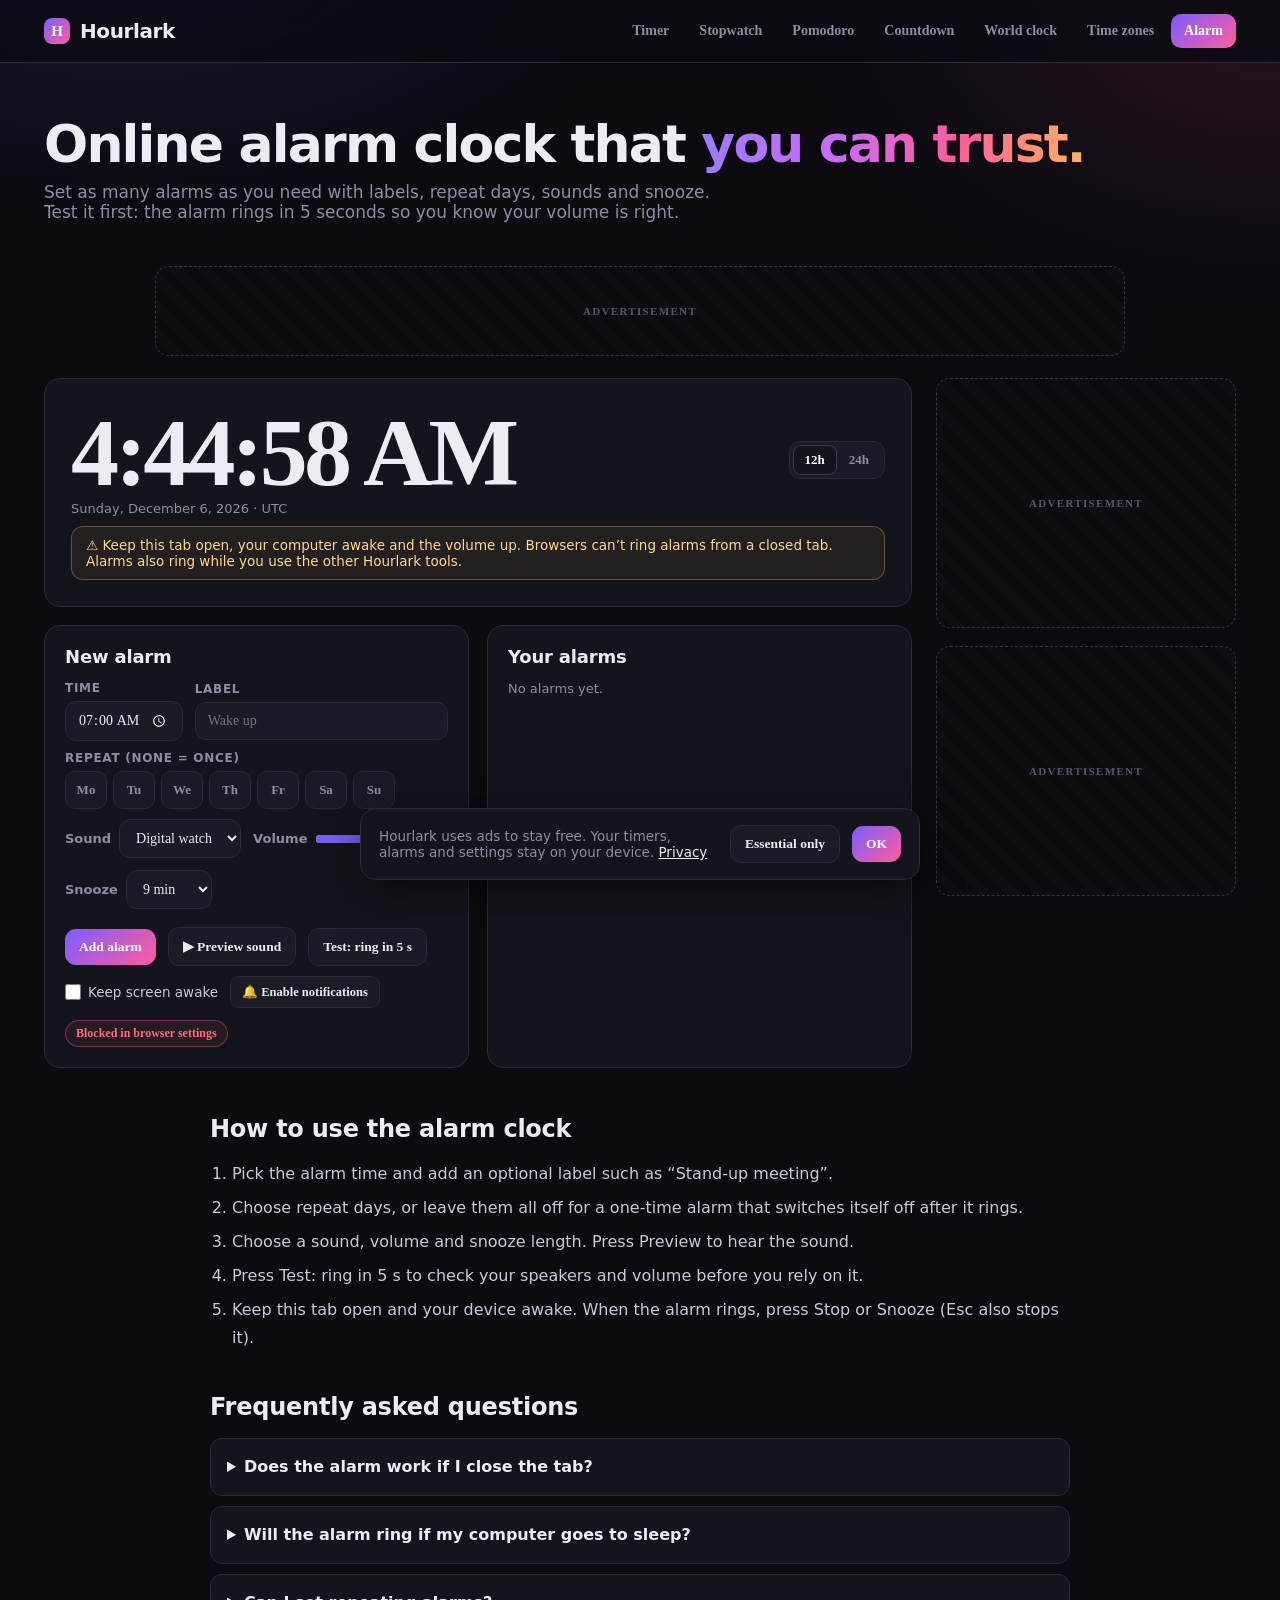
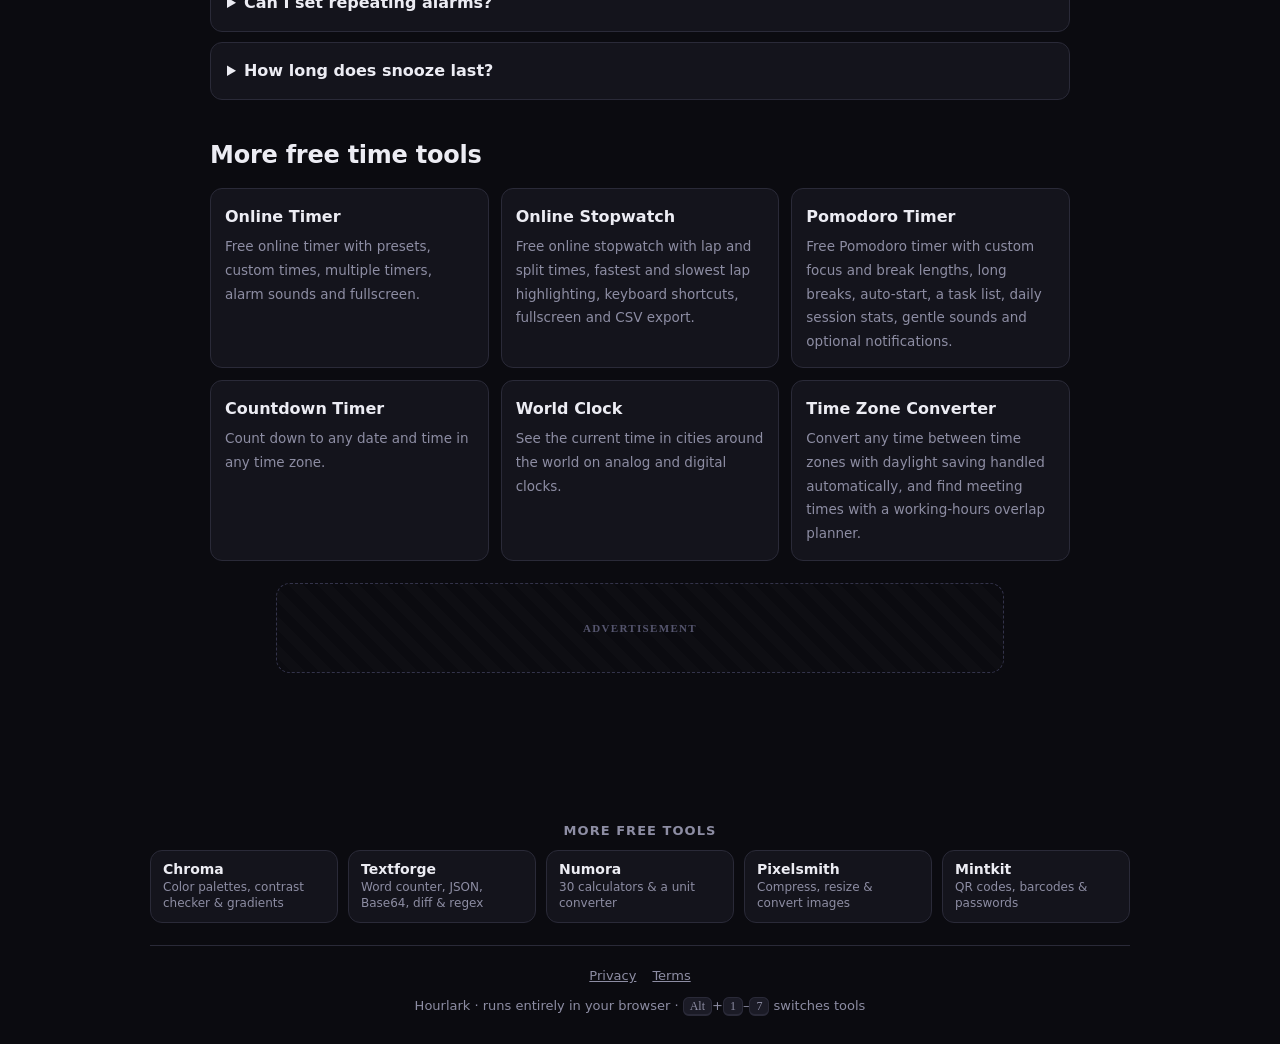
==== commit c3733bce: "Add 'More free tools' team footer to every page" ====
--- a/alarm-clock/index.html
+++ b/alarm-clock/index.html
@@ -251,7 +251,7 @@
 </div>
 <div class="toast" id="toast" role="status" aria-live="polite"></div>
 <div class="consent" id="consent" role="dialog" aria-label="Cookie notice"><span>Hourlark uses ads to stay free. Your timers, alarms and settings stay on your device. <a href="../privacy.html">Privacy</a></span><button class="btn" id="c-no">Essential only</button><button class="btn primary" id="c-yes">OK</button></div>
-<footer><div class="footlinks"><a href="../privacy.html">Privacy</a><a href="../terms.html">Terms</a></div><br>Hourlark · runs entirely in your browser · <kbd>Alt</kbd>+<kbd>1</kbd>–<kbd>7</kbd> switches tools</footer>
+<footer><!--team--><nav class="more-tools" aria-label="More free tools"><h2>More free tools</h2><ul><li><a href="https://cinch2108.github.io/chroma/" rel="noopener">Chroma</a><span>Color palettes, contrast checker &amp; gradients</span></li><li><a href="https://cinch2108.github.io/textforge/" rel="noopener">Textforge</a><span>Word counter, JSON, Base64, diff &amp; regex</span></li><li><a href="https://cinch2108.github.io/numora/" rel="noopener">Numora</a><span>30 calculators &amp; a unit converter</span></li><li><a href="https://cinch2108.github.io/pixelsmith/" rel="noopener">Pixelsmith</a><span>Compress, resize &amp; convert images</span></li><li><a href="https://cinch2108.github.io/mintkit/" rel="noopener">Mintkit</a><span>QR codes, barcodes &amp; passwords</span></li></ul></nav><!--/team--><div class="footlinks"><a href="../privacy.html">Privacy</a><a href="../terms.html">Terms</a></div><br>Hourlark · runs entirely in your browser · <kbd>Alt</kbd>+<kbd>1</kbd>–<kbd>7</kbd> switches tools</footer>
 
 <script src="../app.js" defer></script>
 </body>
--- a/styles.css
+++ b/styles.css
@@ -284,3 +284,4 @@
 @media(prefers-reduced-motion:reduce){.ringbox .bell,.tcard.done .tc-disp{animation:none}.view{animation:none}}
 @media(max-width:760px){.setgrid,.stats4{grid-template-columns:1fr 1fr}.cd-grid{gap:8px}.tzrow{grid-template-columns:minmax(0,1fr) auto;row-gap:2px}.tzrow .dt{text-align:left;min-width:0}.bigcard{padding:18px}.timeset .unit input{width:64px}}
 .m0{margin:0}a.logo{color:inherit;text-decoration:none}.legal h1{font-size:40px;letter-spacing:-.03em;margin:16px 0}.legal a.back,.legal p.upd{color:var(--muted)}
+.more-tools{max-width:980px;margin:0 auto 22px;padding:18px 0 22px;border-bottom:1px solid var(--line)}.more-tools h2{font-size:13px;font-weight:700;letter-spacing:.08em;text-transform:uppercase;color:var(--muted);margin:0 0 12px}.more-tools ul{list-style:none;margin:0;padding:0;display:grid;grid-template-columns:repeat(auto-fit,minmax(170px,1fr));gap:10px;text-align:left}.more-tools li{background:var(--panel);border:1px solid var(--line);border-radius:12px;padding:10px 12px;transition:border-color .15s}.more-tools li:hover,.more-tools li:focus-within{border-color:var(--accent)}.more-tools a{display:block;color:var(--text);font-weight:700;text-decoration:none;font-size:14px}.more-tools a:hover{text-decoration:underline}.more-tools span{display:block;color:var(--muted);font-size:12px;margin-top:2px;line-height:1.4}
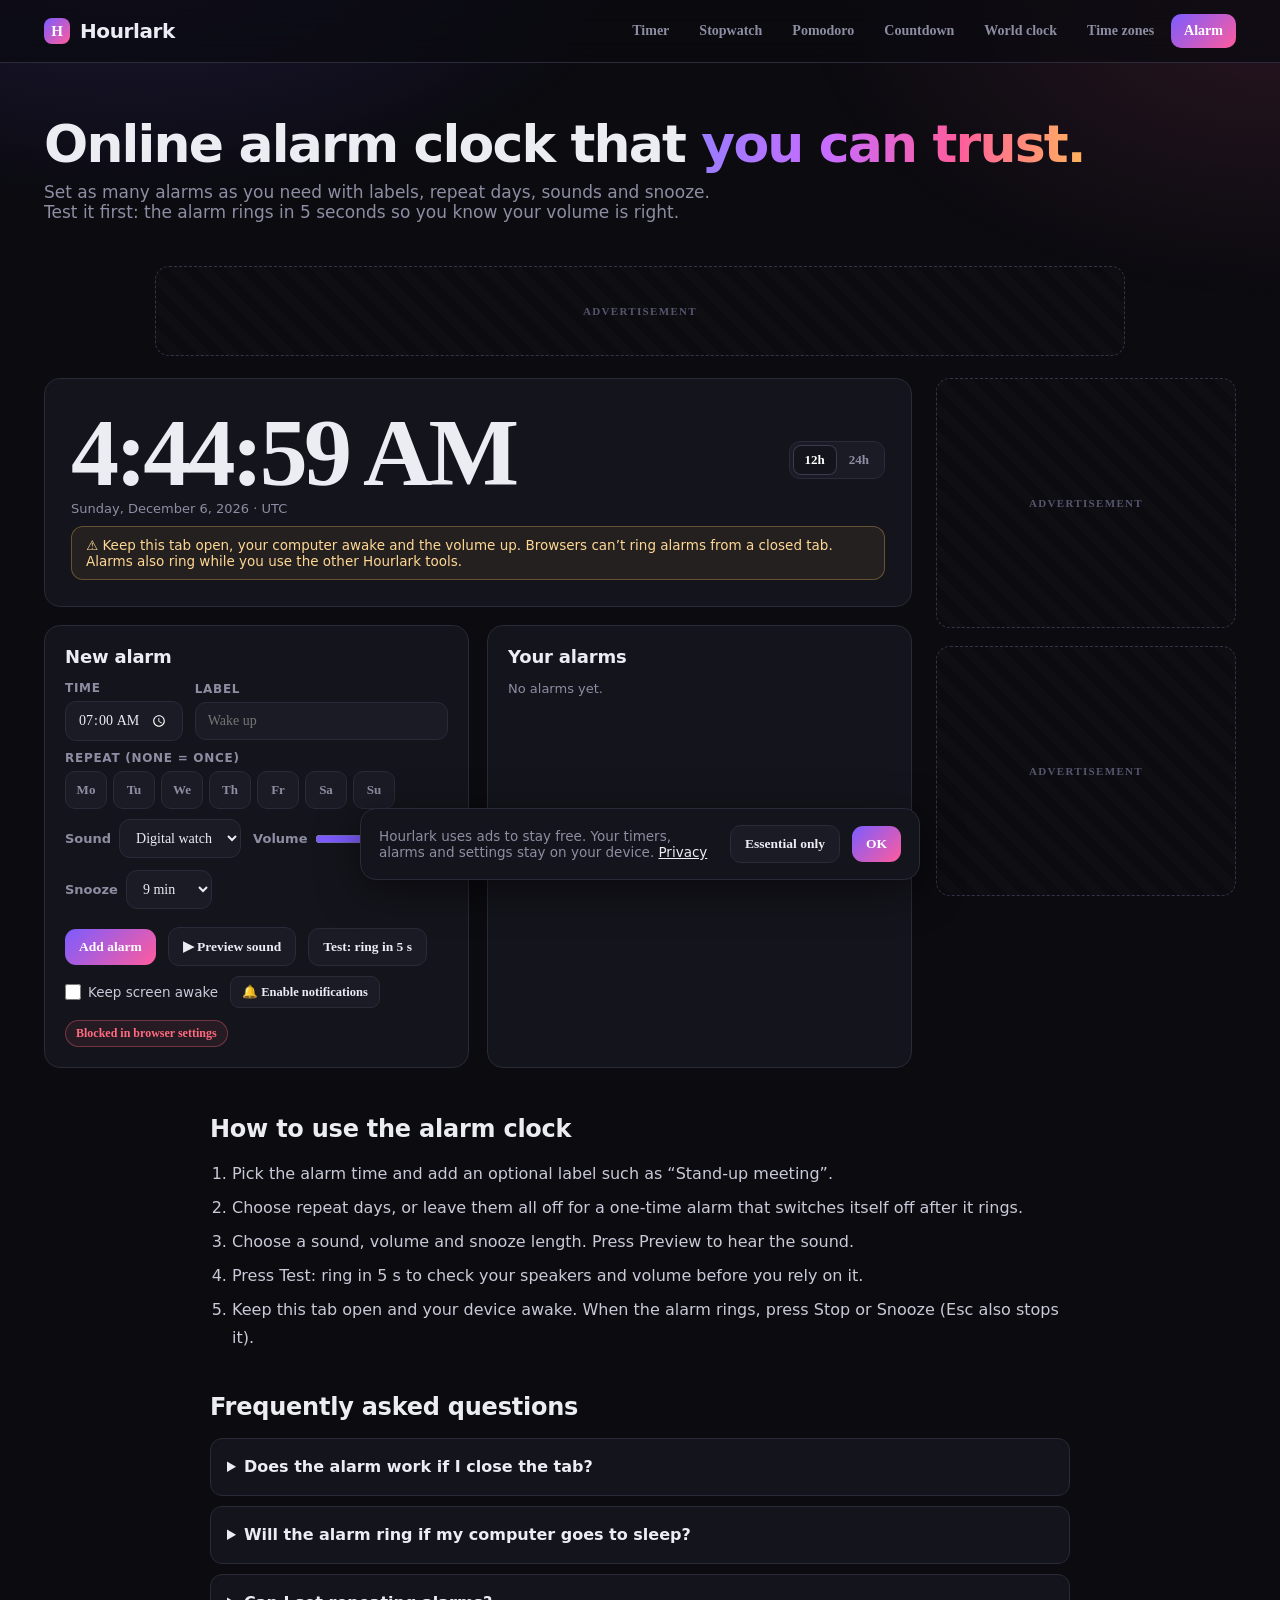
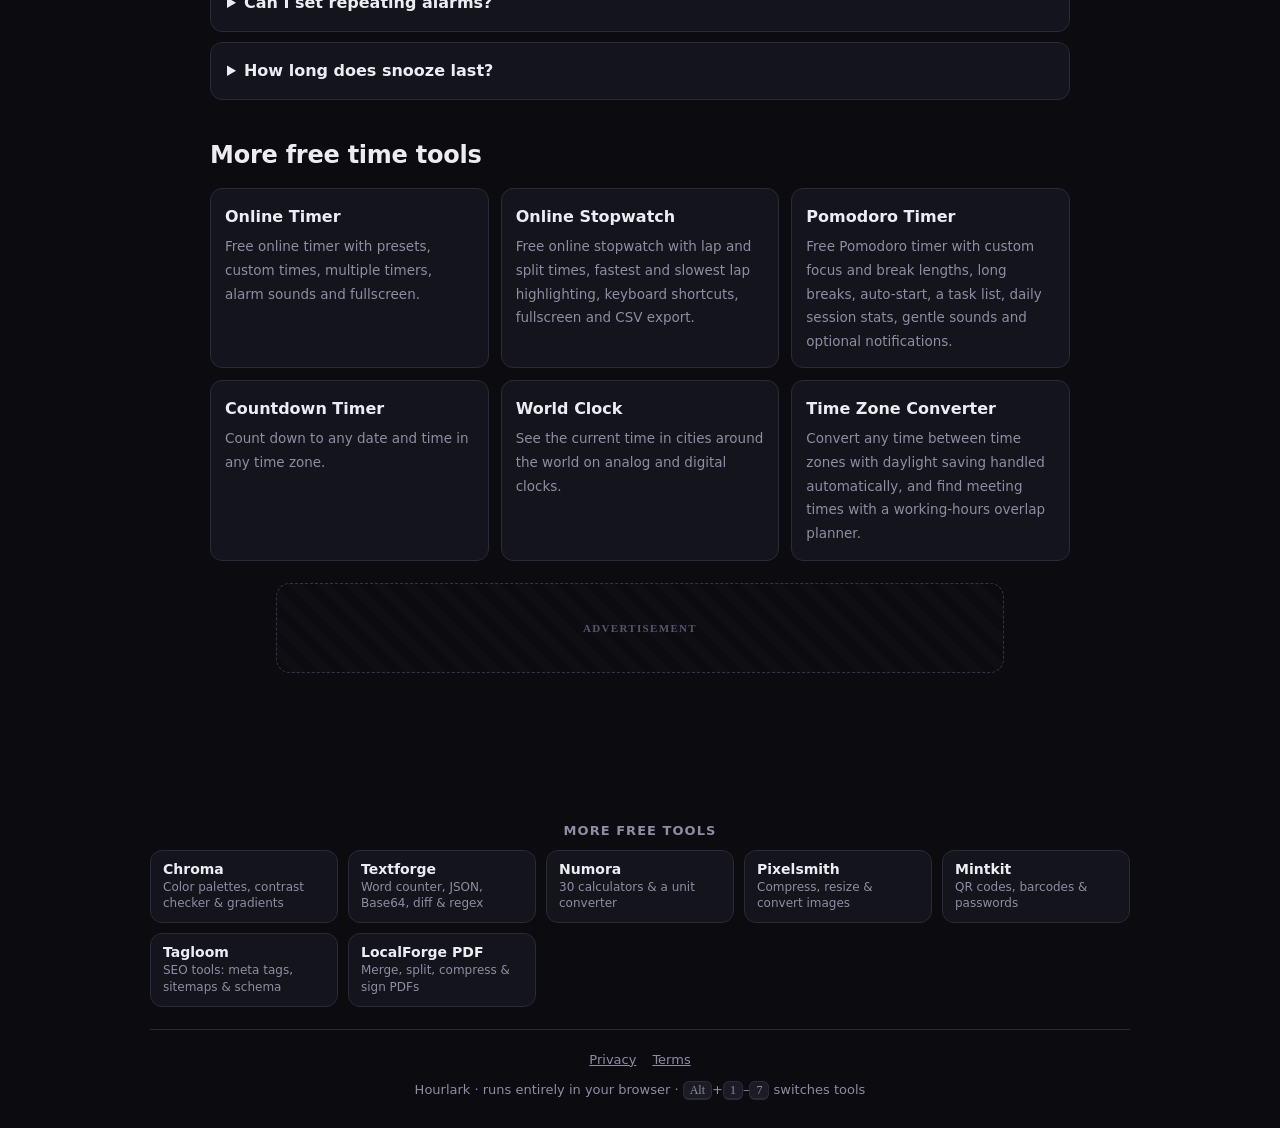
==== commit 9ed7ee4d: "Footer: add Tagloom and LocalForge PDF" ====
--- a/alarm-clock/index.html
+++ b/alarm-clock/index.html
@@ -251,7 +251,7 @@
 </div>
 <div class="toast" id="toast" role="status" aria-live="polite"></div>
 <div class="consent" id="consent" role="dialog" aria-label="Cookie notice"><span>Hourlark uses ads to stay free. Your timers, alarms and settings stay on your device. <a href="../privacy.html">Privacy</a></span><button class="btn" id="c-no">Essential only</button><button class="btn primary" id="c-yes">OK</button></div>
-<footer><!--team--><nav class="more-tools" aria-label="More free tools"><h2>More free tools</h2><ul><li><a href="https://cinch2108.github.io/chroma/" rel="noopener">Chroma</a><span>Color palettes, contrast checker &amp; gradients</span></li><li><a href="https://cinch2108.github.io/textforge/" rel="noopener">Textforge</a><span>Word counter, JSON, Base64, diff &amp; regex</span></li><li><a href="https://cinch2108.github.io/numora/" rel="noopener">Numora</a><span>30 calculators &amp; a unit converter</span></li><li><a href="https://cinch2108.github.io/pixelsmith/" rel="noopener">Pixelsmith</a><span>Compress, resize &amp; convert images</span></li><li><a href="https://cinch2108.github.io/mintkit/" rel="noopener">Mintkit</a><span>QR codes, barcodes &amp; passwords</span></li></ul></nav><!--/team--><div class="footlinks"><a href="../privacy.html">Privacy</a><a href="../terms.html">Terms</a></div><br>Hourlark · runs entirely in your browser · <kbd>Alt</kbd>+<kbd>1</kbd>–<kbd>7</kbd> switches tools</footer>
+<footer><!--team--><nav class="more-tools" aria-label="More free tools"><h2>More free tools</h2><ul><li><a href="https://cinch2108.github.io/chroma/" rel="noopener">Chroma</a><span>Color palettes, contrast checker &amp; gradients</span></li><li><a href="https://cinch2108.github.io/textforge/" rel="noopener">Textforge</a><span>Word counter, JSON, Base64, diff &amp; regex</span></li><li><a href="https://cinch2108.github.io/numora/" rel="noopener">Numora</a><span>30 calculators &amp; a unit converter</span></li><li><a href="https://cinch2108.github.io/pixelsmith/" rel="noopener">Pixelsmith</a><span>Compress, resize &amp; convert images</span></li><li><a href="https://cinch2108.github.io/mintkit/" rel="noopener">Mintkit</a><span>QR codes, barcodes &amp; passwords</span></li><li><a href="https://cinch2108.github.io/tagloom/" rel="noopener">Tagloom</a><span>SEO tools: meta tags, sitemaps &amp; schema</span></li><li><a href="https://cinch2108.github.io/" rel="noopener">LocalForge PDF</a><span>Merge, split, compress &amp; sign PDFs</span></li></ul></nav><!--/team--><div class="footlinks"><a href="../privacy.html">Privacy</a><a href="../terms.html">Terms</a></div><br>Hourlark · runs entirely in your browser · <kbd>Alt</kbd>+<kbd>1</kbd>–<kbd>7</kbd> switches tools</footer>
 
 <script src="../app.js" defer></script>
 </body>
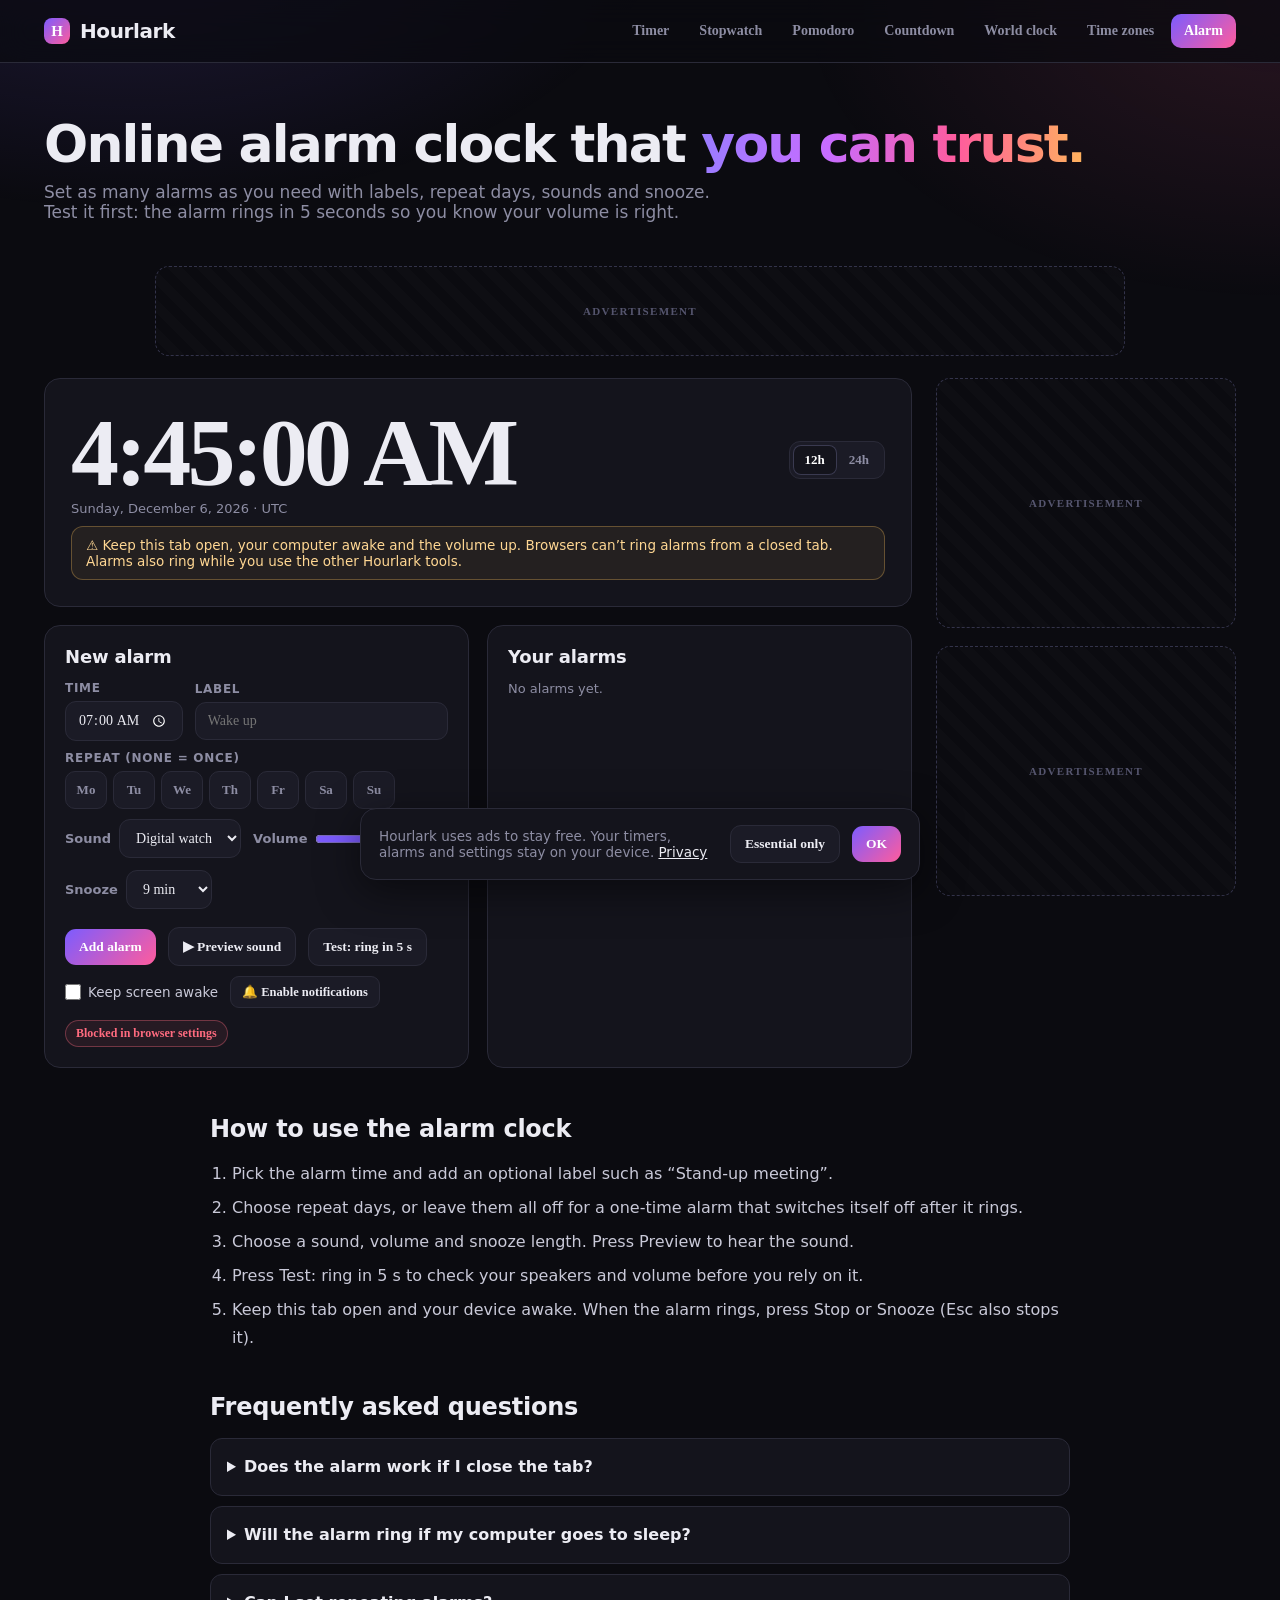
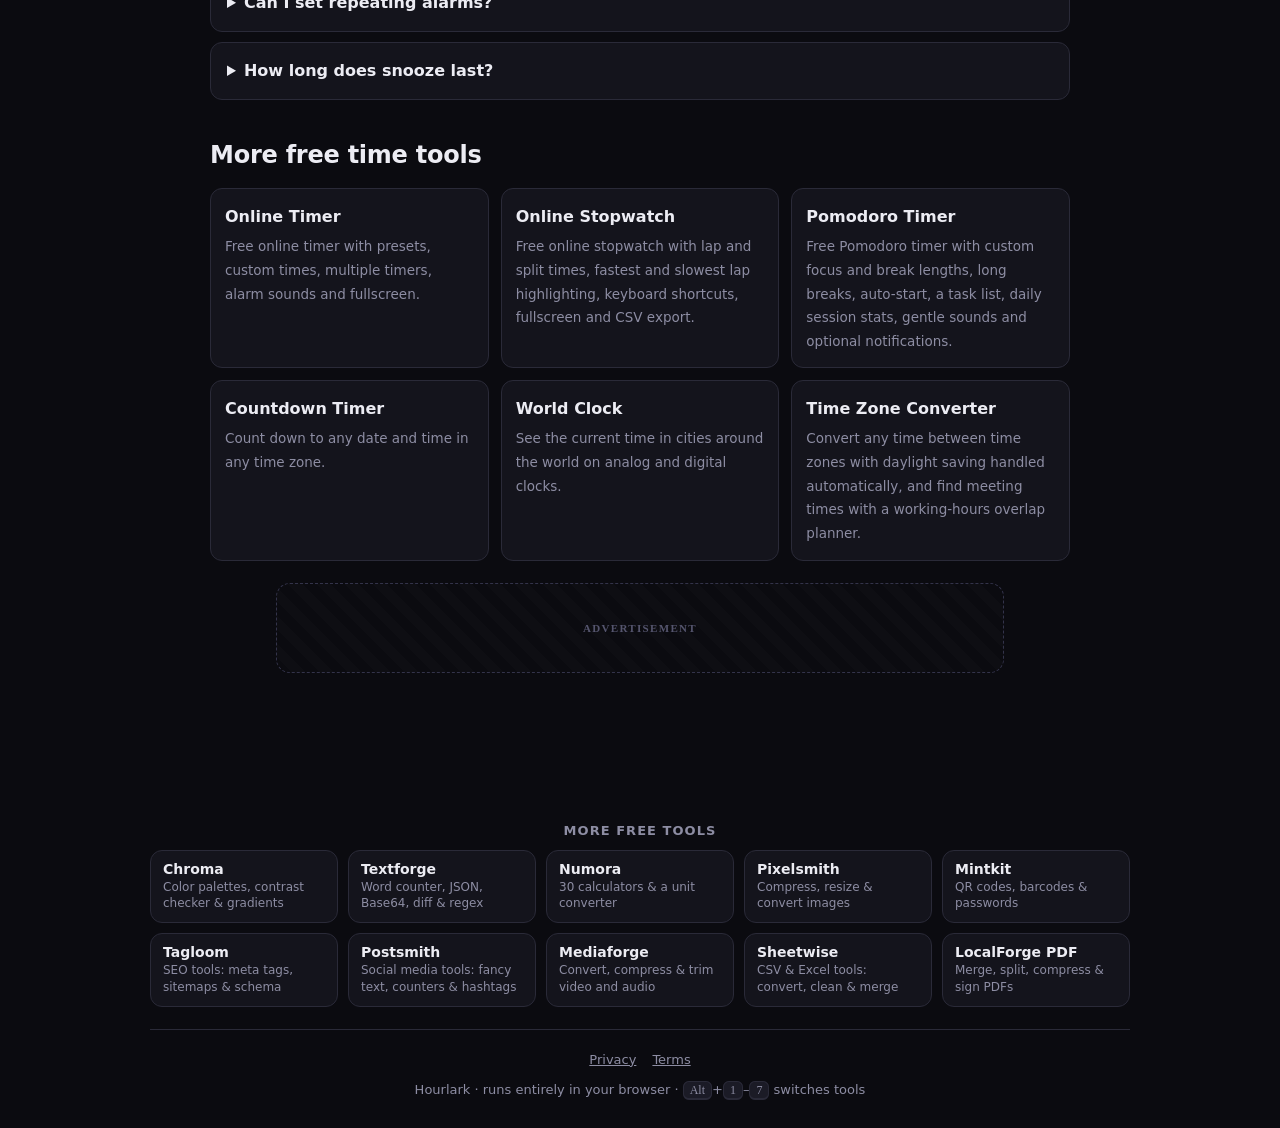
==== commit 3b843f47: "Footer: add Postsmith, Mediaforge and Sheetwise" ====
--- a/alarm-clock/index.html
+++ b/alarm-clock/index.html
@@ -251,7 +251,7 @@
 </div>
 <div class="toast" id="toast" role="status" aria-live="polite"></div>
 <div class="consent" id="consent" role="dialog" aria-label="Cookie notice"><span>Hourlark uses ads to stay free. Your timers, alarms and settings stay on your device. <a href="../privacy.html">Privacy</a></span><button class="btn" id="c-no">Essential only</button><button class="btn primary" id="c-yes">OK</button></div>
-<footer><!--team--><nav class="more-tools" aria-label="More free tools"><h2>More free tools</h2><ul><li><a href="https://cinch2108.github.io/chroma/" rel="noopener">Chroma</a><span>Color palettes, contrast checker &amp; gradients</span></li><li><a href="https://cinch2108.github.io/textforge/" rel="noopener">Textforge</a><span>Word counter, JSON, Base64, diff &amp; regex</span></li><li><a href="https://cinch2108.github.io/numora/" rel="noopener">Numora</a><span>30 calculators &amp; a unit converter</span></li><li><a href="https://cinch2108.github.io/pixelsmith/" rel="noopener">Pixelsmith</a><span>Compress, resize &amp; convert images</span></li><li><a href="https://cinch2108.github.io/mintkit/" rel="noopener">Mintkit</a><span>QR codes, barcodes &amp; passwords</span></li><li><a href="https://cinch2108.github.io/tagloom/" rel="noopener">Tagloom</a><span>SEO tools: meta tags, sitemaps &amp; schema</span></li><li><a href="https://cinch2108.github.io/" rel="noopener">LocalForge PDF</a><span>Merge, split, compress &amp; sign PDFs</span></li></ul></nav><!--/team--><div class="footlinks"><a href="../privacy.html">Privacy</a><a href="../terms.html">Terms</a></div><br>Hourlark · runs entirely in your browser · <kbd>Alt</kbd>+<kbd>1</kbd>–<kbd>7</kbd> switches tools</footer>
+<footer><!--team--><nav class="more-tools" aria-label="More free tools"><h2>More free tools</h2><ul><li><a href="https://cinch2108.github.io/chroma/" rel="noopener">Chroma</a><span>Color palettes, contrast checker &amp; gradients</span></li><li><a href="https://cinch2108.github.io/textforge/" rel="noopener">Textforge</a><span>Word counter, JSON, Base64, diff &amp; regex</span></li><li><a href="https://cinch2108.github.io/numora/" rel="noopener">Numora</a><span>30 calculators &amp; a unit converter</span></li><li><a href="https://cinch2108.github.io/pixelsmith/" rel="noopener">Pixelsmith</a><span>Compress, resize &amp; convert images</span></li><li><a href="https://cinch2108.github.io/mintkit/" rel="noopener">Mintkit</a><span>QR codes, barcodes &amp; passwords</span></li><li><a href="https://cinch2108.github.io/tagloom/" rel="noopener">Tagloom</a><span>SEO tools: meta tags, sitemaps &amp; schema</span></li><li><a href="https://cinch2108.github.io/postsmith/" rel="noopener">Postsmith</a><span>Social media tools: fancy text, counters &amp; hashtags</span></li><li><a href="https://cinch2108.github.io/mediaforge/" rel="noopener">Mediaforge</a><span>Convert, compress &amp; trim video and audio</span></li><li><a href="https://cinch2108.github.io/datakit/" rel="noopener">Sheetwise</a><span>CSV &amp; Excel tools: convert, clean &amp; merge</span></li><li><a href="https://cinch2108.github.io/" rel="noopener">LocalForge PDF</a><span>Merge, split, compress &amp; sign PDFs</span></li></ul></nav><!--/team--><div class="footlinks"><a href="../privacy.html">Privacy</a><a href="../terms.html">Terms</a></div><br>Hourlark · runs entirely in your browser · <kbd>Alt</kbd>+<kbd>1</kbd>–<kbd>7</kbd> switches tools</footer>
 
 <script src="../app.js" defer></script>
 </body>
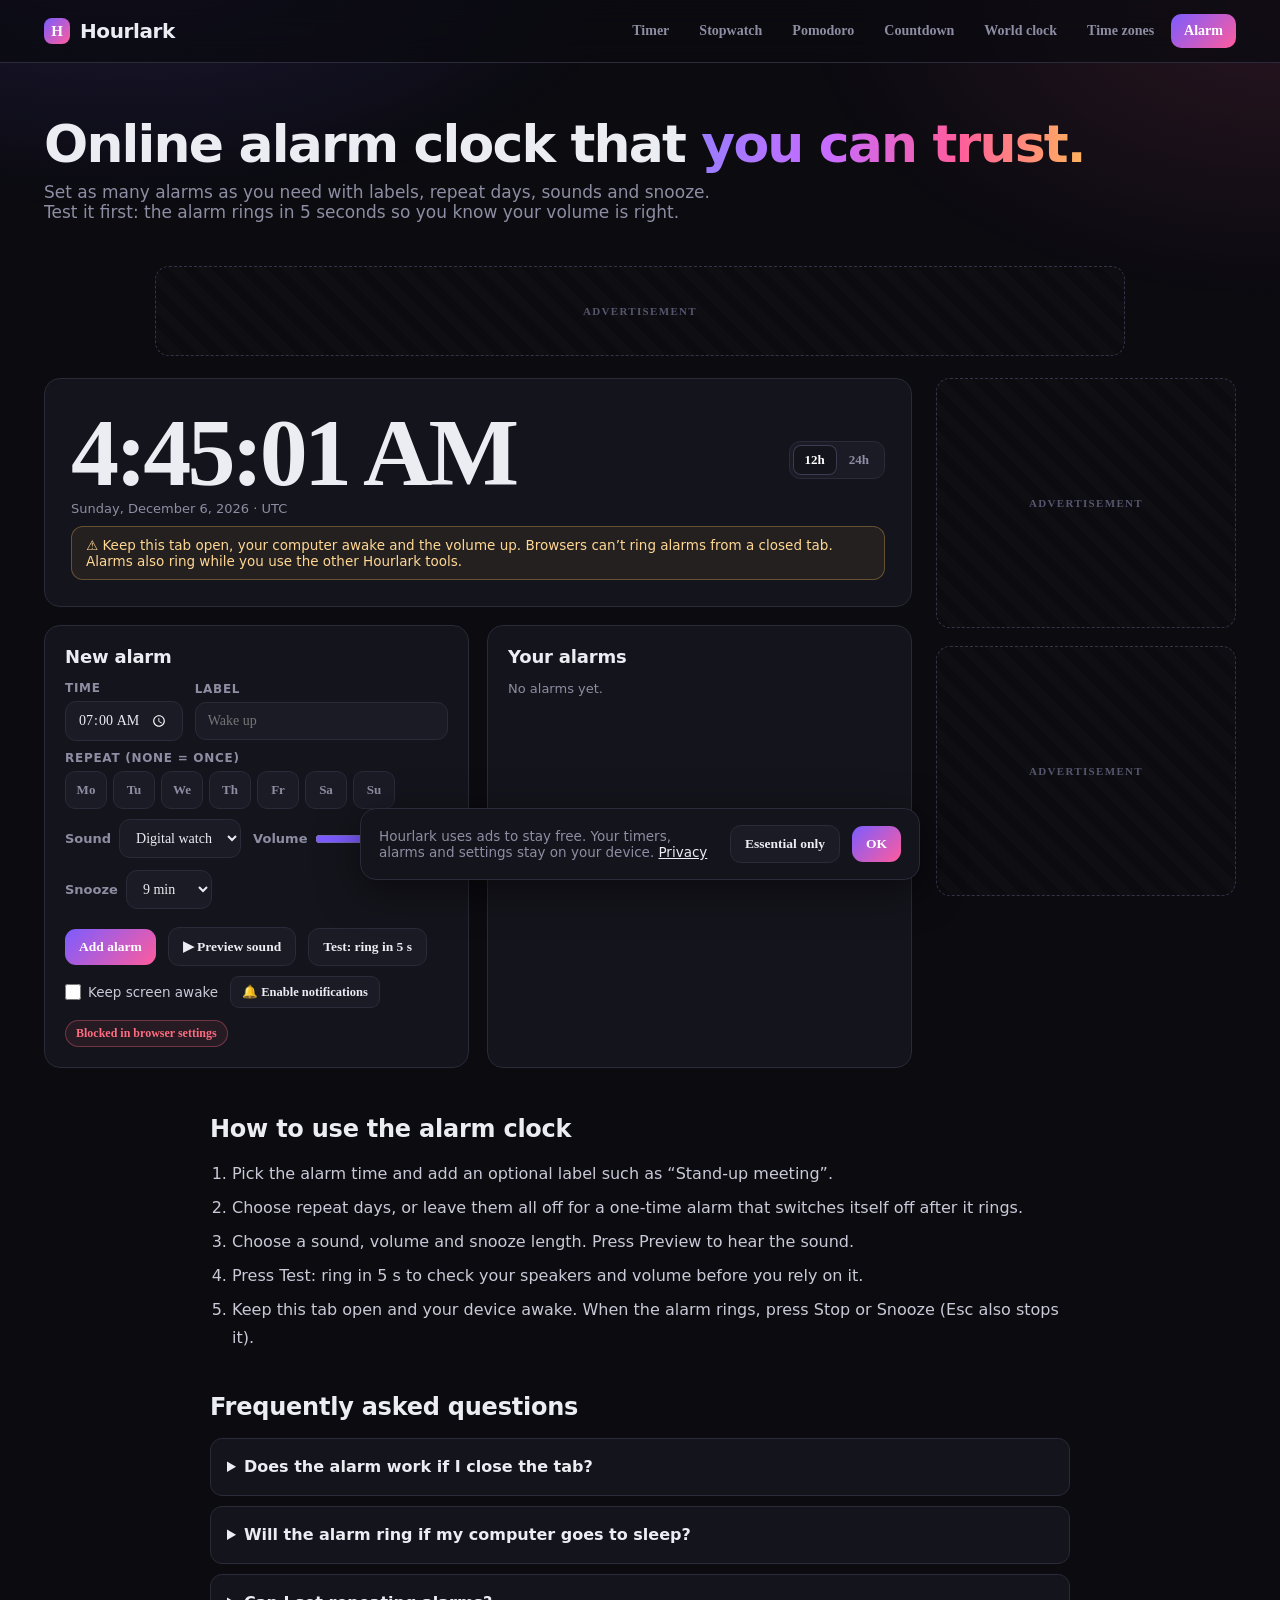
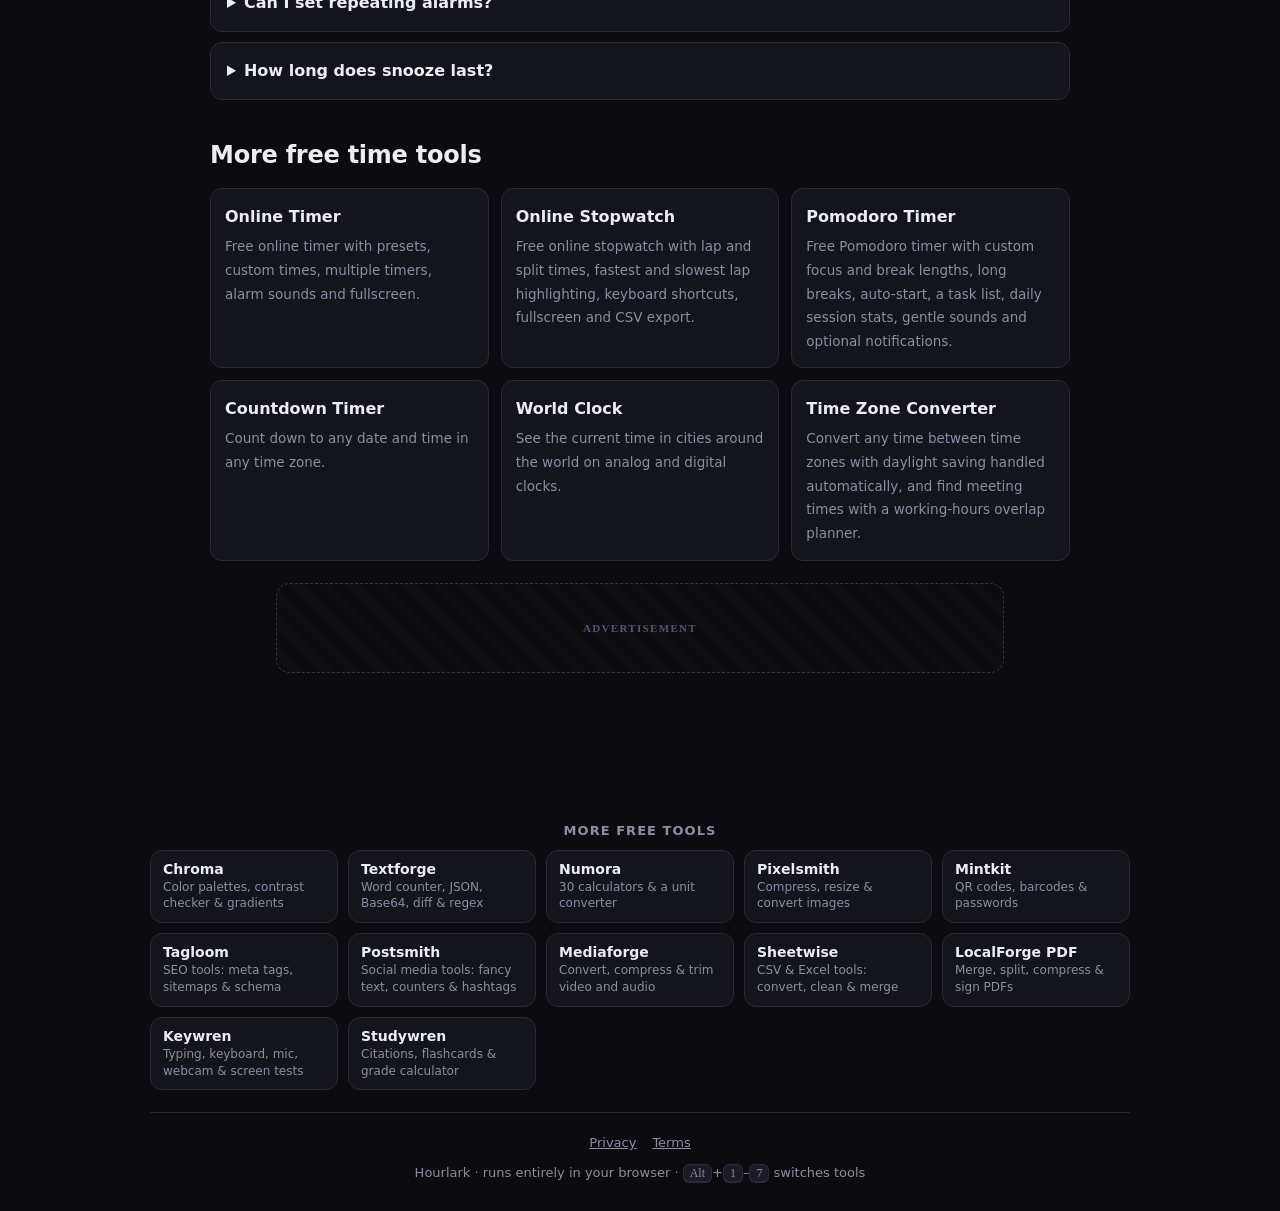
==== commit 43437798: "Footer: add Keywren and Studywren to More free tools" ====
--- a/alarm-clock/index.html
+++ b/alarm-clock/index.html
@@ -251,7 +251,7 @@
 </div>
 <div class="toast" id="toast" role="status" aria-live="polite"></div>
 <div class="consent" id="consent" role="dialog" aria-label="Cookie notice"><span>Hourlark uses ads to stay free. Your timers, alarms and settings stay on your device. <a href="../privacy.html">Privacy</a></span><button class="btn" id="c-no">Essential only</button><button class="btn primary" id="c-yes">OK</button></div>
-<footer><!--team--><nav class="more-tools" aria-label="More free tools"><h2>More free tools</h2><ul><li><a href="https://cinch2108.github.io/chroma/" rel="noopener">Chroma</a><span>Color palettes, contrast checker &amp; gradients</span></li><li><a href="https://cinch2108.github.io/textforge/" rel="noopener">Textforge</a><span>Word counter, JSON, Base64, diff &amp; regex</span></li><li><a href="https://cinch2108.github.io/numora/" rel="noopener">Numora</a><span>30 calculators &amp; a unit converter</span></li><li><a href="https://cinch2108.github.io/pixelsmith/" rel="noopener">Pixelsmith</a><span>Compress, resize &amp; convert images</span></li><li><a href="https://cinch2108.github.io/mintkit/" rel="noopener">Mintkit</a><span>QR codes, barcodes &amp; passwords</span></li><li><a href="https://cinch2108.github.io/tagloom/" rel="noopener">Tagloom</a><span>SEO tools: meta tags, sitemaps &amp; schema</span></li><li><a href="https://cinch2108.github.io/postsmith/" rel="noopener">Postsmith</a><span>Social media tools: fancy text, counters &amp; hashtags</span></li><li><a href="https://cinch2108.github.io/mediaforge/" rel="noopener">Mediaforge</a><span>Convert, compress &amp; trim video and audio</span></li><li><a href="https://cinch2108.github.io/datakit/" rel="noopener">Sheetwise</a><span>CSV &amp; Excel tools: convert, clean &amp; merge</span></li><li><a href="https://cinch2108.github.io/" rel="noopener">LocalForge PDF</a><span>Merge, split, compress &amp; sign PDFs</span></li></ul></nav><!--/team--><div class="footlinks"><a href="../privacy.html">Privacy</a><a href="../terms.html">Terms</a></div><br>Hourlark · runs entirely in your browser · <kbd>Alt</kbd>+<kbd>1</kbd>–<kbd>7</kbd> switches tools</footer>
+<footer><!--team--><nav class="more-tools" aria-label="More free tools"><h2>More free tools</h2><ul><li><a href="https://cinch2108.github.io/chroma/" rel="noopener">Chroma</a><span>Color palettes, contrast checker &amp; gradients</span></li><li><a href="https://cinch2108.github.io/textforge/" rel="noopener">Textforge</a><span>Word counter, JSON, Base64, diff &amp; regex</span></li><li><a href="https://cinch2108.github.io/numora/" rel="noopener">Numora</a><span>30 calculators &amp; a unit converter</span></li><li><a href="https://cinch2108.github.io/pixelsmith/" rel="noopener">Pixelsmith</a><span>Compress, resize &amp; convert images</span></li><li><a href="https://cinch2108.github.io/mintkit/" rel="noopener">Mintkit</a><span>QR codes, barcodes &amp; passwords</span></li><li><a href="https://cinch2108.github.io/tagloom/" rel="noopener">Tagloom</a><span>SEO tools: meta tags, sitemaps &amp; schema</span></li><li><a href="https://cinch2108.github.io/postsmith/" rel="noopener">Postsmith</a><span>Social media tools: fancy text, counters &amp; hashtags</span></li><li><a href="https://cinch2108.github.io/mediaforge/" rel="noopener">Mediaforge</a><span>Convert, compress &amp; trim video and audio</span></li><li><a href="https://cinch2108.github.io/datakit/" rel="noopener">Sheetwise</a><span>CSV &amp; Excel tools: convert, clean &amp; merge</span></li><li><a href="https://cinch2108.github.io/" rel="noopener">LocalForge PDF</a><span>Merge, split, compress &amp; sign PDFs</span></li><li><a href="https://cinch2108.github.io/keywren/" rel="noopener">Keywren</a><span>Typing, keyboard, mic, webcam &amp; screen tests</span></li><li><a href="https://cinch2108.github.io/studywren/" rel="noopener">Studywren</a><span>Citations, flashcards &amp; grade calculator</span></li></ul></nav><!--/team--><div class="footlinks"><a href="../privacy.html">Privacy</a><a href="../terms.html">Terms</a></div><br>Hourlark · runs entirely in your browser · <kbd>Alt</kbd>+<kbd>1</kbd>–<kbd>7</kbd> switches tools</footer>
 
 <script src="../app.js" defer></script>
 </body>
